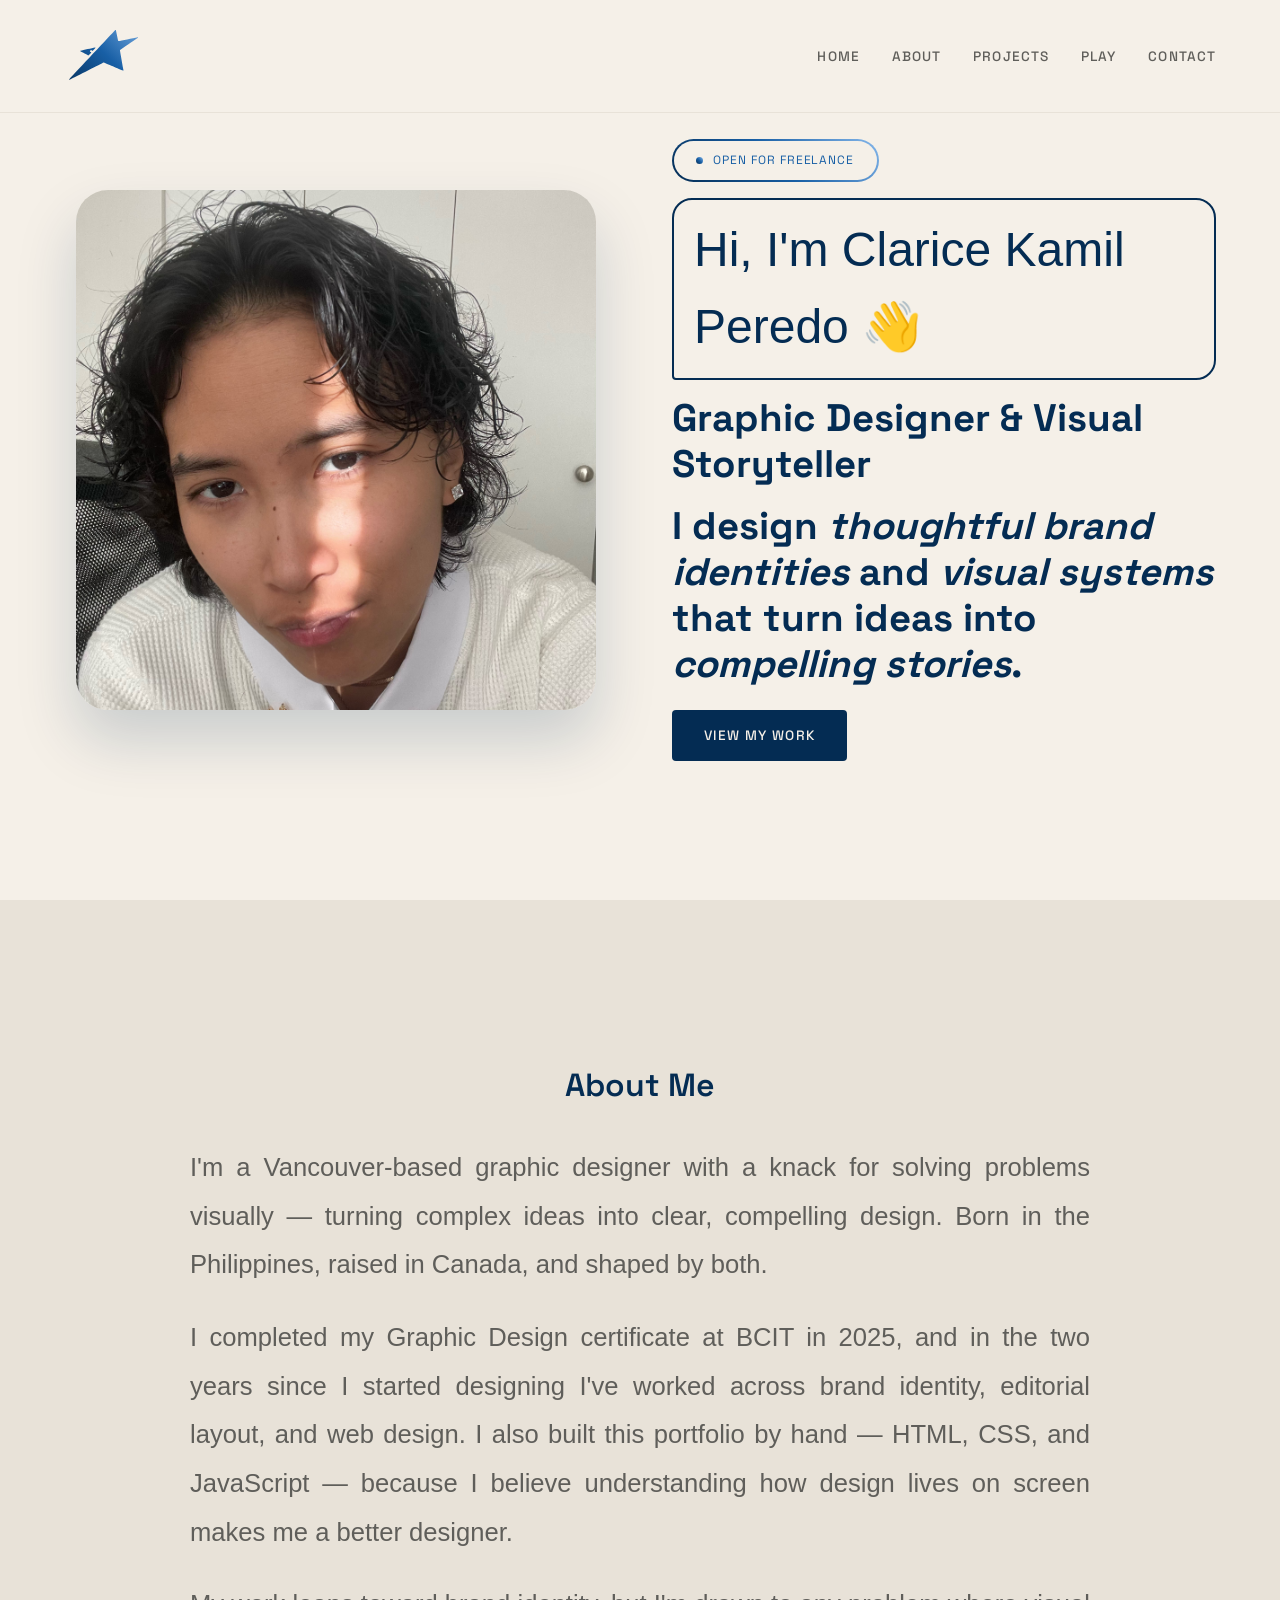
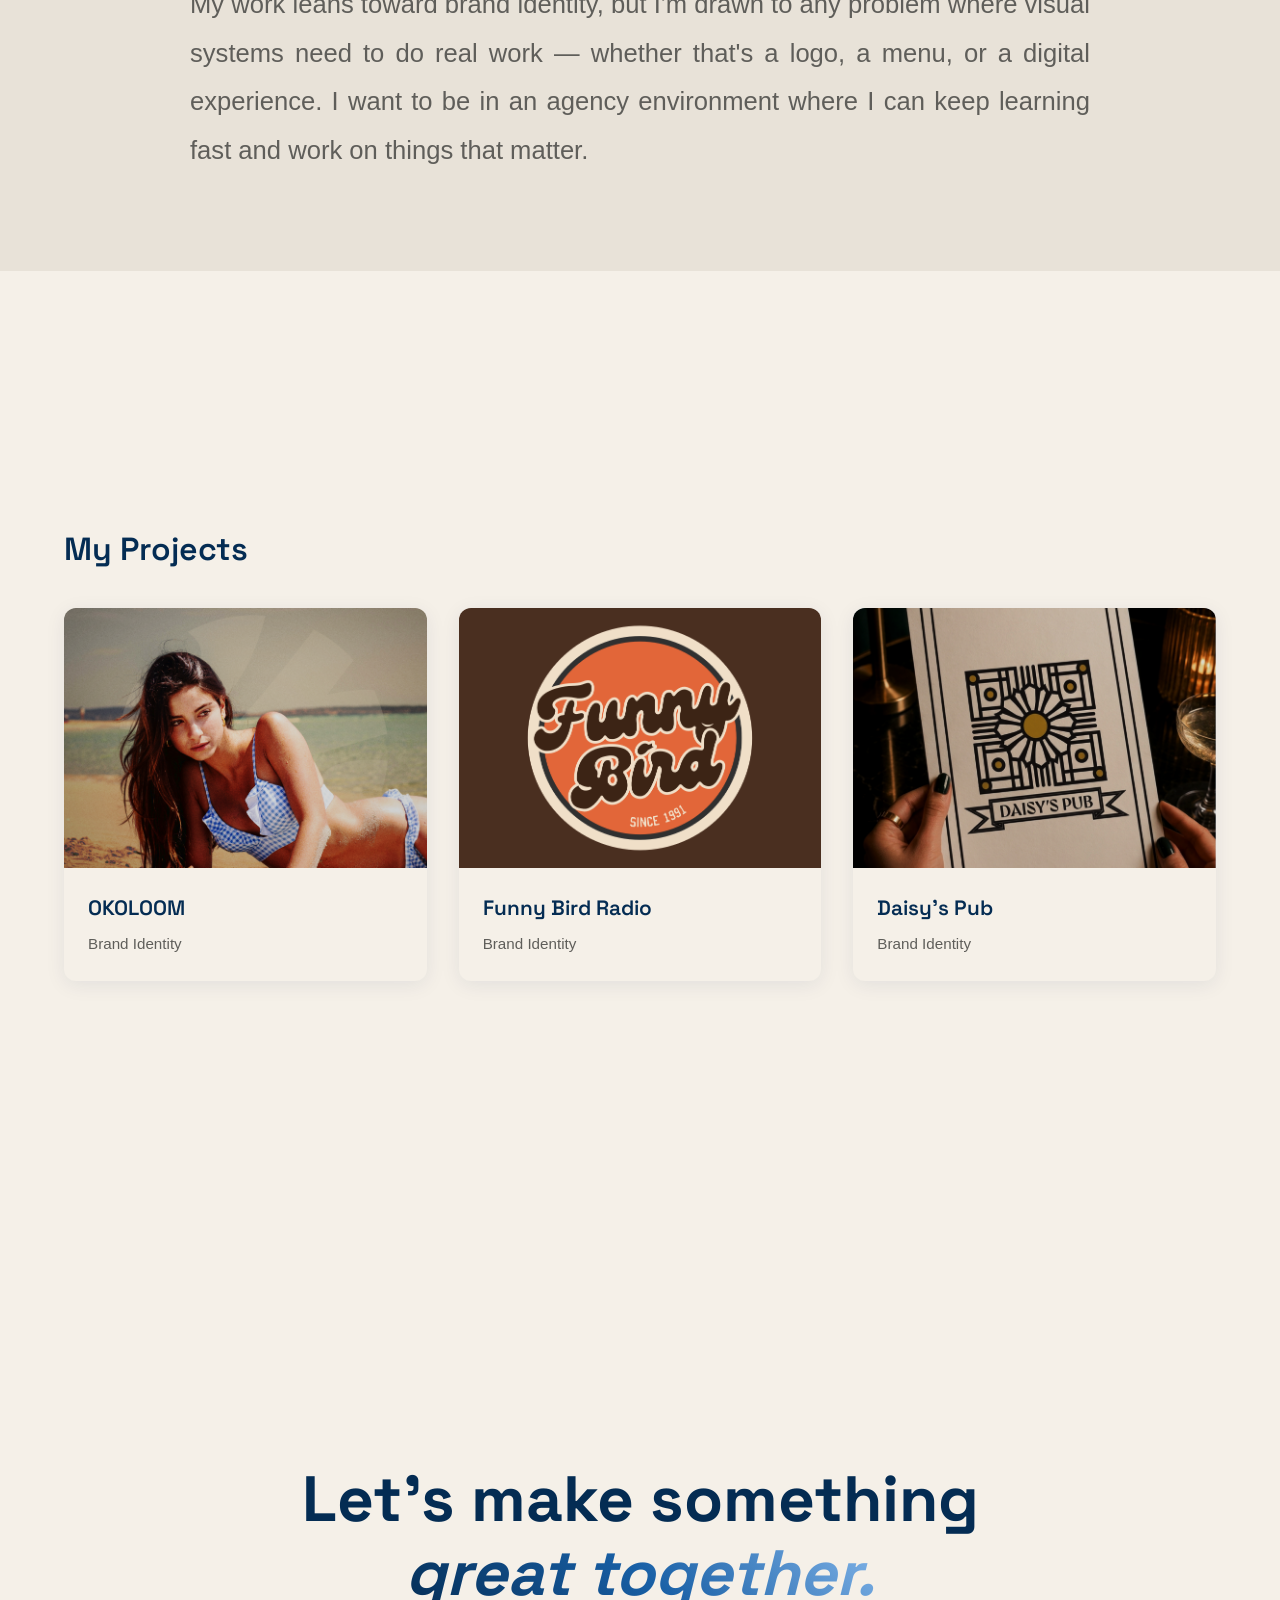
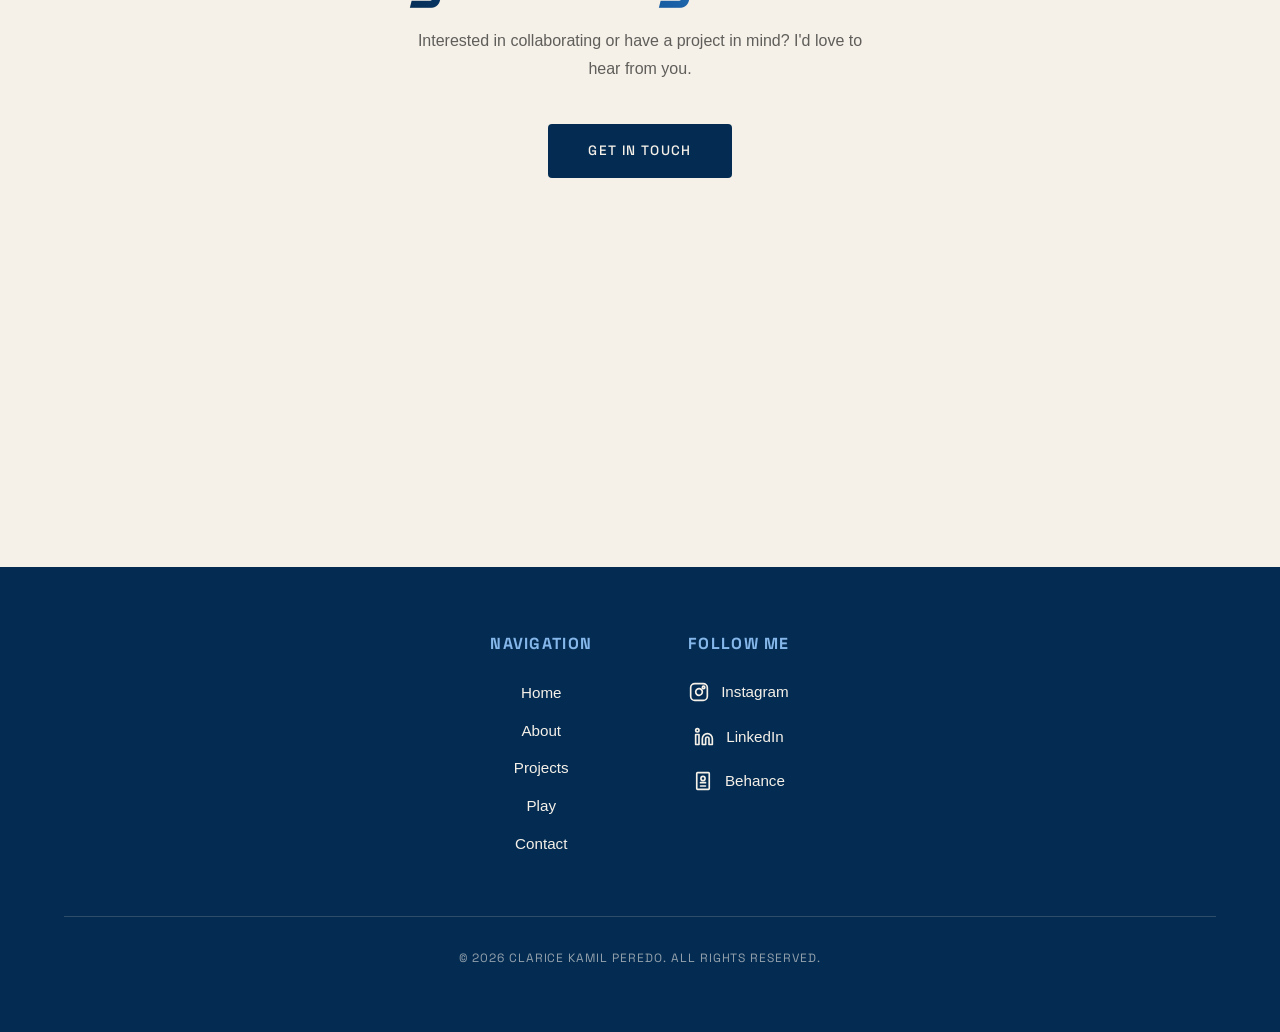
==== index.html @ a446e88a "update index.html with new favicon" ====
<!DOCTYPE html>
<html lang="en">

<head>
  <meta charset="UTF-8" />
  <meta name="viewport" content="width=device-width, initial-scale=1.0" />
  <title>Clarice Kamil Peredo — Graphic Designer</title>

  <link rel="stylesheet" href="styles/reset.css" />
  <link rel="stylesheet" href="styles/style.css" />
  <link href="https://fonts.googleapis.com/css2?family=Space+Grotesk:wght@400;500;700&display=swap" rel="stylesheet" />
  <link href="https://api.fontshare.com/v2/css?f[]=satoshi@400,500,700&display=swap" rel="stylesheet" />

  <!-- Favicon - Updated type for SVG -->
  <link rel="icon" type="image/svg+xml" href="./images/CK_LOGO.svg"> 
</head>

</head>
<body>

  <!-- =====================
       NAV
  ===================== -->
  <nav>
    <a href="#home" class="logo-link">
      <span class="logo"></span>
      
    </a>

    <button class="hamburger" id="hamburger" aria-label="Open menu">
      <span></span>
      <span></span>
      <span></span>
    </button>

    <ul class="nav-links" id="nav-links">
      <li><a href="#home"     onclick="closeMenu()">Home</a></li>
      <li><a href="#about"    onclick="closeMenu()">About</a></li>
      <li><a href="#projects" onclick="closeMenu()">Projects</a></li>
      <li><a href="play.html" onclick="closeMenu()">Play</a></li>
      <li><a href="#contact"  onclick="closeMenu()">Contact</a></li>
    </ul>
  </nav>


  <!-- =====================
       HERO
  ===================== -->
  <section id="home" class="hero">

    <div class="hero-image">
      <img
        src="images/cks_face.jpg"
        alt="Clarice Kamil Peredo portrait"
        class="hero-face"
      />
    </div>

    <div class="hero-copy">

      <div class="availability">
        <span class="availability-dot"></span>
        Open for freelance
      </div>

      <div class="speech-bubble bubble-1">
        Hi, I'm Clarice Kamil Peredo 👋
      </div>

      <div class="h1-wrapper">
        <h1>Graphic Designer &amp; Visual Storyteller</h1>
      </div>

      <div class="h1-wrapper h1-wrapper-delay">
        <h1>I design <em>thoughtful brand identities</em> and <em>visual systems</em> that turn ideas into <em>compelling stories</em>.</h1>
      </div>

      <a href="#projects" class="btn">View My Work</a>

    </div>

  </section>


  <!-- =====================
       ABOUT
  ===================== -->
  <section id="about" class="about-section">

    <div class="about-section-label">About Me</div>

    <div class="about-copy">
      <h2>I'm a Vancouver-based graphic designer with a knack for solving problems visually — turning complex ideas into clear, compelling design. Born in the Philippines, raised in Canada, and shaped by both.</h2>
      <h2>I completed my Graphic Design certificate at BCIT in 2025, and in the two years since I started designing I've worked across brand identity, editorial layout, and web design. I also built this portfolio by hand — HTML, CSS, and JavaScript — because I believe understanding how design lives on screen makes me a better designer.</h2>
      <h2>My work leans toward brand identity, but I'm drawn to any problem where visual systems need to do real work — whether that's a logo, a menu, or a digital experience. I want to be in an agency environment where I can keep learning fast and work on things that matter.</h2>
   </div>

  </section>


  <!-- =====================
       PROJECTS
  ===================== -->
  <section id="projects" class="projects-section">

    <div class="section-label">My Projects</div>

    <div class="projects-grid">

      <a href="okoloom.html" class="project-card-link">
        <div class="project-card">
          <img src="images/projects/okoloom/OKOLOOM_COVER.png" alt="OKOLOOM brand identity cover" />
          <h3>OKOLOOM</h3>
          <p>Brand Identity</p>
        </div>
      </a>

      <a href="funny_bird.html" class="project-card-link">
        <div class="project-card">
          <img src="images/projects/funny_bird/fb_cover_02.png" alt="Funny Bird Radio brand identity cover" />
          <h3>Funny Bird Radio</h3>
          <p>Brand Identity</p>
        </div>
      </a>

      <a href="daisys_pub.html" class="project-card-link">
        <div class="project-card">
          <img src="images/projects/daisys_pub/DAISYS_PUB_MENU_MOCKUP_01.png" alt="Daisy's Pub brand identity cover" />
          <h3>Daisy's Pub</h3>
          <p>Brand Identity</p>
        </div>
      </a>

    </div>

  </section>


  <!-- =====================
       CONTACT
  ===================== -->
  <section id="contact" class="contact-section">

    <h2 class="contact-big">Let's make something<br /><em>great together.</em></h2>
    <p class="contact-desc">Interested in collaborating or have a project in mind? I'd love to hear from you.</p>
    <a href="mailto:ckurated27@gmail.com" class="contact-email">Get In Touch</a>

  </section>


  <!-- =====================
       FOOTER
  ===================== -->
  <footer class="footer">
    <div class="footer-content">
      
      <div class="footer-section">
        <h4>Navigation</h4>
        <ul class="footer-nav">
          <li><a href="#home">Home</a></li>
          <li><a href="#about">About</a></li>
          <li><a href="#projects">Projects</a></li>
          <li><a href="play.html">Play</a></li>
          <li><a href="#contact">Contact</a></li>
        </ul>
      </div>

      <div class="footer-section">
        <h4>Follow Me</h4>
        <div class="social-links">
          <a href="https://www.instagram.com/ckdesignstuff/" target="_blank" rel="noopener noreferrer" aria-label="Instagram">
            <svg xmlns="http://www.w3.org/2000/svg" width="24" height="24" viewBox="0 0 24 24" fill="none" stroke="currentColor" stroke-width="2" stroke-linecap="round" stroke-linejoin="round"><rect x="2" y="2" width="20" height="20" rx="5" ry="5"></rect><path d="M16 11.37A4 4 0 1 1 12.63 8 4 4 0 0 1 16 11.37"></path><circle cx="17.5" cy="6.5" r="1.5"></circle></svg>
            Instagram
          </a>
          <a href="https://www.linkedin.com/in/clarice-kamil-peredo-217a45233/" target="_blank" rel="noopener noreferrer" aria-label="LinkedIn">
            <svg xmlns="http://www.w3.org/2000/svg" width="24" height="24" viewBox="0 0 24 24" fill="none" stroke="currentColor" stroke-width="2" stroke-linecap="round" stroke-linejoin="round"><path d="M16 8a6 6 0 0 1 6 6v7h-4v-7a2 2 0 0 0-2-2 2 2 0 0 0-2 2v7h-4v-7a6 6 0 0 1 6-6"></path><rect x="2" y="9" width="4" height="12"></rect><circle cx="4" cy="4" r="2"></circle></svg>
            LinkedIn
          </a>
          <a href="https://www.behance.net/claricekamil" target="_blank" rel="noopener noreferrer" aria-label="Behance">
            <svg xmlns="http://www.w3.org/2000/svg" width="24" height="24" viewBox="0 0 24 24" fill="none" stroke="currentColor" stroke-width="2" stroke-linecap="round" stroke-linejoin="round"><path d="M5.5 2h13a1 1 0 0 1 1 1v18a1 1 0 0 1-1 1h-13a1 1 0 0 1-1-1V3a1 1 0 0 1 1-1"></path><circle cx="12" cy="9" r="2.5"></circle><path d="M9 14h6m-6 4h6"></path></svg>
            Behance
          </a>
        </div>
      </div>

    </div>

    <div class="footer-bottom">
      <p>&copy; 2026 Clarice Kamil Peredo. All rights reserved.</p>
    </div>
  </footer>


  <!-- =====================
       SCRIPTS
  ===================== -->
  <script>
    const hamburger = document.getElementById('hamburger');
    const navLinks  = document.getElementById('nav-links');

    hamburger.addEventListener('click', () => {
      navLinks.classList.toggle('open');
      hamburger.classList.toggle('active');
    });

    function closeMenu() {
      navLinks.classList.remove('open');
      hamburger.classList.remove('active');
    }
  </script>
  <script src="script.js?v=animations"></script>

</body>
</html>
---- styles/style.css ----
/* ============================================
   CLARICE KAMIL PEREDO — Portfolio Stylesheet
   Fonts: Space Grotesk (headings) + Satoshi (body)
   ============================================ */


/* ══════════════════════════════
   VARIABLES
══════════════════════════════ */

:root {
  --deep-navy:     #042C53;
  --ocean-blue:    #185FA5;
  --sky-blue:      #85B7EB;
  --classic-cream: #F5F0E8;
  --cream-border:  #D3D1C7;
  --soft-blue:     #E6F1FB;
  --warm-gray:     #5F5E5A;
  --ease-soft:     cubic-bezier(0.22, 1, 0.36, 1);
  --ease-snap:     cubic-bezier(0.16, 1, 0.3, 1);

  --orange:      var(--ocean-blue);
  --coral:       var(--sky-blue);
  --blush:       #B5D4F4;
  --light-blush: var(--soft-blue);
  --black:       var(--deep-navy);
  --gray:        var(--warm-gray);
  --gray-light:  #E8E2D8;
  --white:       var(--classic-cream);
  --offwhite:    var(--soft-blue);
  --beige:       var(--classic-cream);
}


/* ══════════════════════════════
   RESET & BASE
══════════════════════════════ */

*,
*::before,
*::after {
  margin: 0;
  padding: 0;
  box-sizing: border-box;
}

html { scroll-behavior: smooth; }

body {
  font-family: 'Satoshi', sans-serif;
  background: var(--white);
  color: var(--black);
  line-height: 1.6;
}

img  { display: block; max-width: 100%; }
a    { text-decoration: none; color: inherit; }
ul   { list-style: none; }


/* ══════════════════════════════
   ANIMATIONS
══════════════════════════════ */

@keyframes popIn {
  0%   { opacity: 0; transform: translateY(24px) scale(0.96); }
  100% { opacity: 1; transform: translateY(0) scale(1); }
}

@keyframes fadeInUp {
  0%   { opacity: 0; transform: translateY(24px); }
  100% { opacity: 1; transform: translateY(0); }
}

@keyframes pulse {
  0%, 100% { opacity: 1; transform: scale(1); }
  50%       { opacity: 0.5; transform: scale(0.7); }
}

@keyframes navDrop {
  0%   { opacity: 0; transform: translateY(-18px); }
  100% { opacity: 1; transform: translateY(0); }
}

@keyframes softImageIn {
  0%   { opacity: 0; transform: translateY(34px) scale(0.94); filter: blur(8px); }
  100% { opacity: 1; transform: translateY(0) scale(1); filter: blur(0); }
}

@keyframes gentleFloat {
  0%, 100% { transform: translateY(0) rotate(0deg); }
  50%       { transform: translateY(-12px) rotate(-1deg); }
}

@keyframes starDrift {
  0%, 100% { transform: translateY(0) rotate(-2deg); }
  50%       { transform: translateY(-6px) rotate(4deg); }
}

.reveal {
  opacity: 0;
  transform: translateY(36px);
  transition:
    opacity 0.85s var(--ease-soft),
    transform 0.85s var(--ease-soft);
  transition-delay: var(--reveal-delay, 0ms);
}

.reveal.is-visible {
  opacity: 1;
  transform: translateY(0);
}


/* ══════════════════════════════
   NAV
══════════════════════════════ */

nav {
  position: fixed;
  top: 0;
  width: 100%;
  padding: 1rem 4rem;
  background: var(--white);
  display: flex;
  align-items: center;
  justify-content: space-between;
  z-index: 200;
  border-bottom: 1px solid var(--gray-light);
  animation: navDrop 0.8s var(--ease-soft) both;
}

.logo-link {
  display: flex;
  align-items: center;
  gap: 0.75rem;
  flex-shrink: 0;
  animation: starDrift 6s ease-in-out 0.9s infinite;
}

.logo {
  width: 80px;
  height: 80px;
  display: block;
  position: relative;
  background-image: none;
  background-size: contain;
  background-position: center;
  background-repeat: no-repeat;
  text-indent: -9999px;
  overflow: hidden;
  transition: transform 0.35s var(--ease-snap);
  flex-shrink: 0;
}

.logo::before {
  content: '';
  position: absolute;
  inset: 0;
  background: linear-gradient(45deg, var(--deep-navy) 0%, var(--ocean-blue) 52%, var(--sky-blue) 100%);
  -webkit-mask-image: url('../images/CK_LOGO.svg');
  -webkit-mask-size: contain;
  -webkit-mask-position: center;
  -webkit-mask-repeat: no-repeat;
  mask-image: url('../images/CK_LOGO.svg');
  mask-size: contain;
  mask-position: center;
  mask-repeat: no-repeat;
  opacity: 1;
  transition: opacity 0.25s ease;
}

.logo:hover { transform: scale(1.1); }
.logo:hover::before { opacity: 1; }

.logo-name {
  font-family: 'Space Grotesk', sans-serif;
  font-weight: 700;
  font-size: 0.95rem;
  letter-spacing: 0.04em;
  color: var(--black);
  white-space: nowrap;
}

.logo-name sup {
  font-size: 0.6em;
  vertical-align: super;
  color: var(--ocean-blue);
}

/* Desktop nav links */
.nav-links {
  display: flex;
  gap: 2rem;
  align-items: center;
}

.nav-links a {
  font-family: 'Space Grotesk', sans-serif;
  font-weight: 500;
  font-size: 0.85rem;
  text-transform: uppercase;
  letter-spacing: 0.08em;
  color: var(--gray);
  transition: color 0.2s ease;
}

.nav-links a:hover { color: var(--orange); }

/* Hamburger — hidden on desktop */
.hamburger {
  display: none;
  flex-direction: column;
  gap: 5px;
  background: none;
  border: none;
  cursor: pointer;
  padding: 4px;
  z-index: 300;
}

.hamburger span {
  display: block;
  width: 26px;
  height: 2px;
  background: var(--black);
  border-radius: 2px;
  transition: transform 0.3s ease, opacity 0.3s ease;
}

.hamburger.active span:nth-child(1) { transform: translateY(7px) rotate(45deg); }
.hamburger.active span:nth-child(2) { opacity: 0; }
.hamburger.active span:nth-child(3) { transform: translateY(-7px) rotate(-45deg); }


/* ══════════════════════════════
   HERO — HOME
══════════════════════════════ */

.hero {
  min-height: 100vh;
  padding: 8rem 4rem;
  display: grid;
  grid-template-columns: 1fr 1fr;
  gap: 4rem;
  align-items: center;
  overflow: hidden;
}

.hero-image {
  display: flex;
  align-items: center;
  justify-content: center;
}

.hero-face {
  width: min(100%, 520px);
  aspect-ratio: 1 / 1;
  border-radius: 32px;
  object-fit: cover;
  object-position: center 50%;
  box-shadow: 0 30px 60px rgba(4, 44, 83, 0.18);
  opacity: 0;
  animation:
    softImageIn 1s var(--ease-soft) 0.2s forwards,
    gentleFloat 7s ease-in-out 1.35s infinite;
}

.hero-copy {
  max-width: 680px;
  display: flex;
  flex-direction: column;
  align-items: flex-start;
  gap: 1rem;
}


/* ══════════════════════════════
   HERO TEXT ANIMATIONS
══════════════════════════════ */

.speech-bubble {
  display: inline-block;
  background: var(--white);
  color: var(--black);
  font-family: 'Satoshi', sans-serif;
  padding: 0.75rem 1.25rem;
  position: relative;
  opacity: 0;
  transform-origin: left center;
}

.bubble-1 {
  font-size: clamp(2rem, 4vw, 3rem);
  font-weight: 500;
  border-radius: 20px 20px 20px 4px;
  border: 2px solid var(--black);
  animation: popIn 0.8s var(--ease-soft) 0.45s forwards;
}

.h1-wrapper {
  opacity: 0;
  transform-origin: left center;
  animation: popIn 0.85s var(--ease-soft) 0.85s forwards;
}

.h1-wrapper-delay {
  animation-delay: 1.3s;
}

.hero-copy h1 {
  font-family: 'Space Grotesk', sans-serif;
  font-weight: 700;
  font-size: clamp(1.5rem, 3vw, 2.5rem);
  line-height: 1.2;
  color: var(--black);
  margin: 0;
}

.hero-desc {
  font-family: 'Satoshi', sans-serif;
  font-size: clamp(1.3rem, 2vw, 1.8rem);
  line-height: 1.8;
  color: var(--gray);
  margin: 0;
  opacity: 0;
  animation: fadeInUp 0.5s ease 1.3s forwards;
}


/* ══════════════════════════════
   "VIEW MY WORK" BUTTON
══════════════════════════════ */

.btn {
  display: inline-block;
  background: var(--black);
  color: var(--white);
  font-family: 'Space Grotesk', sans-serif;
  font-size: 0.85rem;
  font-weight: 500;
  text-transform: uppercase;
  letter-spacing: 0.1em;
  padding: 0.9rem 2rem;
  border-radius: 4px;
  margin-top: 0.4rem;
  transition:
    background 0.25s ease,
    transform 0.3s var(--ease-snap),
    box-shadow 0.3s ease;
  opacity: 0;
  animation: fadeInUp 0.8s var(--ease-soft) 1.6s forwards;
}

.btn:hover {
  background: var(--orange);
  box-shadow: 0 12px 28px rgba(4, 44, 83, 0.18);
  transform: translateY(-3px);
}


/* ══════════════════════════════
   AVAILABILITY BADGE
══════════════════════════════ */

.availability {
  display: inline-flex;
  align-items: center;
  gap: 0.6rem;
  padding: 0.6rem 1.4rem;
  border-radius: 999px;
  font-family: 'Space Grotesk', sans-serif;
  font-size: 0.75rem;
  text-transform: uppercase;
  letter-spacing: 0.08em;
  color: var(--orange);
  background:
    linear-gradient(var(--white), var(--white)) padding-box,
    linear-gradient(45deg, var(--deep-navy), var(--ocean-blue), var(--sky-blue)) border-box;
  border: 2px solid transparent;
  opacity: 0;
  animation: fadeInUp 0.75s var(--ease-soft) 0.25s forwards;
}

.availability-dot {
  width: 7px;
  height: 7px;
  background: linear-gradient(45deg, var(--deep-navy), var(--ocean-blue), var(--sky-blue));
  border-radius: 50%;
  animation: pulse 2s infinite;
  flex-shrink: 0;
}


/* ══════════════════════════════
   ABOUT SECTION
══════════════════════════════ */

.about-section {
  background: var(--gray-light);
  padding: 10rem 4rem 6rem;
  min-height: 100vh;
  display: flex;
  flex-direction: column;
  justify-content: center;
  overflow: hidden;
}

.about-section-label {
  font-family: 'Space Grotesk', sans-serif;
  font-size: clamp(1.5rem, 2.5vw, 2.5rem);
  font-weight: 600;
  color: var(--black);
  margin-bottom: 2rem;
  max-width: 900px;
  margin-left: auto;
  margin-right: auto;
}

.about-copy {
  max-width: 900px;
  margin: 0 auto;
  display: grid;
  gap: 1.5rem;
  color: var(--gray);
  font-family: 'Satoshi', sans-serif;
  font-size: clamp(1.3rem, 2vw, 1.8rem);
  line-height: 1.9;
  text-align: justify;
  text-align-last: left;
}

.about-copy strong {
  font-weight: 700;
  color: var(--black);
}


/* ══════════════════════════════
   SECTION LABEL (shared)
══════════════════════════════ */

.section-label {
  font-family: 'Space Grotesk', sans-serif;
  font-size: clamp(1.5rem, 2.5vw, 2.5rem);
  font-weight: 600;
  color: var(--black);
  margin-bottom: 2rem;
}

.section-desc {
  font-family: 'Satoshi', sans-serif;
  font-size: 1rem;
  color: var(--gray);
  margin-bottom: 3rem;
  line-height: 1.7;
}


/* ══════════════════════════════
   PROJECTS SECTION
══════════════════════════════ */

.projects-section {
  background: var(--white);
  padding: 10rem 4rem 6rem;
  min-height: 100vh;
  display: flex;
  flex-direction: column;
  justify-content: center;
  overflow: hidden;
}

.projects-section .section-label {
  width: 100%;
  max-width: 1400px;
  margin-left: auto;
  margin-right: auto;
}

.projects-grid {
  display: grid;
  grid-template-columns: repeat(auto-fit, minmax(320px, 1fr));
  gap: 2rem;
  max-width: 1400px;
  margin: 0 auto;
  width: 100%;
}

.project-card-link {
  display: block;
  color: inherit;
  text-decoration: none;
}

.project-card {
  background: var(--white);
  border-radius: 12px;
  overflow: hidden;
  box-shadow: 0 4px 20px rgba(4, 44, 83, 0.08);
  transition:
    transform 0.55s var(--ease-snap),
    box-shadow 0.35s ease;
}

.project-card img {
  width: 100%;
  height: 260px;
  object-fit: cover;
  background: var(--offwhite);
  transition: transform 0.4s ease;
}

.project-card h3 {
  font-family: 'Space Grotesk', sans-serif;
  font-weight: 600;
  font-size: 1.3rem;
  margin: 1.5rem 1.5rem 0.4rem;
  color: var(--black);
}

.project-card h4 {
  font-family: 'Satoshi', sans-serif;
  font-size: 0.85rem;
  font-weight: 400;
  color: var(--orange);
  text-transform: uppercase;
  letter-spacing: 0.08em;
  margin: 0 1.5rem 1.5rem;
}

.project-card p {
  font-family: 'Satoshi', sans-serif;
  font-size: 0.95rem;
  line-height: 1.7;
  margin: 0 1.5rem 1.5rem;
  color: var(--gray);
}

.project-card:hover {
  transform: translateY(-10px);
  box-shadow: 0 18px 48px rgba(4, 44, 83, 0.13);
}

.project-card:hover img {
  transform: scale(1.08);
}


/* ══════════════════════════════
   PLAY GALLERY HEADING
══════════════════════════════ */

.play-page {
  padding: 9rem 4rem 4rem;
  max-width: 1200px;
  margin: 0 auto;
}

.play-intro {
  max-width: 1000px;
  margin: 0 auto 4rem;
  padding: 0 20px;
}

.play-kicker {
  font-family: 'Space Grotesk', sans-serif;
  font-size: 0.85rem;
  font-weight: 500;
  text-transform: uppercase;
  letter-spacing: 0.1em;
  color: var(--orange);
  margin-bottom: 0.75rem;
}

.play-intro h1 {
  font-family: 'Space Grotesk', sans-serif;
  font-weight: 700;
  font-size: clamp(1.8rem, 3vw, 3rem);
  line-height: 1.2;
  margin-bottom: 1rem;
  color: var(--black);
}

.play-intro p {
  font-family: 'Satoshi', sans-serif;
  font-size: 1rem;
  color: var(--gray);
  line-height: 1.7;
}


/* ══════════════════════════════
   PLAY GALLERY
══════════════════════════════ */

.play-gallery {
  max-width: 1000px;
  margin: 0 auto;
  display: grid;
  grid-template-columns: 1fr 1fr;
  gap: 1rem;
  padding: 20px;
}

.play-piece {
  position: relative;
  overflow: hidden;
  border-radius: 12px;
  background: #000;
  cursor: pointer;
  width: 100%;
  height: 300px;
}

.play-piece--tall  { height: auto; }

.play-piece--wide,
.play-piece--large {
  grid-column: span 2;
  height: auto;
}

.play-piece img {
  width: 100%;
  height: 100%;
  object-fit: cover;
  transition: transform 0.8s var(--ease-soft), filter 0.6s ease;
}

.play-piece::after {
  content: '';
  position: absolute;
  inset: 0;
  background: rgba(0, 0, 0, 0.4);
  opacity: 0;
  transition: opacity 0.4s ease;
  z-index: 2;
}

.play-piece-meta {
  display: flex !important;
  flex-direction: column;
  justify-content: flex-end;
  position: absolute;
  inset: 0;
  padding: 30px;
  z-index: 10;
  opacity: 0;
  transform: translateY(15px);
  transition: opacity 0.5s ease, transform 0.5s var(--ease-soft);
  pointer-events: none;
}

.play-piece-meta h2 {
  font-family: 'Space Grotesk', sans-serif;
  font-size: 1.5rem;
  font-weight: 700;
  color: #fff;
  margin-bottom: 5px;
}

.play-piece-meta p {
  font-family: 'Satoshi', sans-serif;
  font-size: 0.9rem;
  color: rgba(255, 255, 255, 0.9);
}

.play-piece:hover img          { transform: scale(1.1); filter: blur(8px); }
.play-piece:hover::after       { opacity: 1; }
.play-piece:hover .play-piece-meta { opacity: 1; transform: translateY(0); }


/* ══════════════════════════════
   OKOLOOM PAGE
══════════════════════════════ */

.hero.project-hero {
  min-height: 100vh;
  display: flex;
  align-items: flex-end;
  justify-content: flex-start;
  padding: 8rem 4rem 4rem;
  background-image:
    linear-gradient(180deg, rgba(22,17,14,0.15) 0%, rgba(22,17,14,0.75) 100%),
    url('../images/projects/okoloom/OKOLOOM_COVER.png');
  background-size: cover;
  background-position: center;
  background-repeat: no-repeat;
}

.hero.project-hero .hero-copy h1,
.hero.project-hero .hero-copy h2,
.hero.project-hero .hero-copy h3 { color: var(--white); }

.project-intro {
  padding: 6rem 4rem;
  background: var(--white);
}

.project-intro .hero-copy {
  max-width: 680px;
  margin: 0 auto;
  display: block;
}

.project-intro .hero-copy h1 {
  font-family: 'Space Grotesk', sans-serif;
  font-weight: 700;
  font-size: clamp(2.5rem, 4vw, 4rem);
  margin-bottom: 0.5rem;
  color: var(--black);
  opacity: 1;
  animation: none;
}

.project-intro .hero-copy h2 {
  font-family: 'Space Grotesk', sans-serif;
  font-weight: 400;
  font-size: 1rem;
  text-transform: uppercase;
  letter-spacing: 0.12em;
  color: var(--orange);
  margin-bottom: 1.5rem;
}

.project-intro .hero-copy h3 {
  font-family: 'Satoshi', sans-serif;
  font-size: 1.15rem;
  line-height: 1.8;
  color: var(--gray);
}

.project-credit {
  font-family: 'Satoshi', sans-serif;
  font-size: 0.9rem;
  color: var(--gray);
  margin-top: 2rem;
  letter-spacing: 0.02em;
}

.project-divider {
  width: 100%;
  max-width: 680px;
  margin: 3rem auto 0;
  display: block;
}


/* ══════════════════════════════
   OKOLOOM — PROJECT SECTIONS
══════════════════════════════ */

.project-section {
  padding: 6rem 4rem;
  background: var(--white);
}

.project-section--alt {
  background: var(--gray-light);
}

.project-section-header {
  max-width: 900px;
  margin: 0 auto 3rem;
}

.project-section-title {
  font-family: 'Space Grotesk', sans-serif;
  font-weight: 700;
  font-size: clamp(1.3rem, 2vw, 1.8rem);
  color: var(--black);
  margin-bottom: 0.75rem;
}

.project-section-caption {
  font-family: 'Satoshi', sans-serif;
  font-size: 1rem;
  color: var(--gray);
  line-height: 1.8;
  max-width: 900px;
}

.project-grid--3 {
  display: grid;
  grid-template-columns: repeat(3, 1fr);
  gap: 1.5rem;
  max-width: 1200px;
  margin: 0 auto;
}

.project-grid--2 {
  display: grid;
  grid-template-columns: repeat(2, 1fr);
  gap: 1.5rem;
  max-width: 1200px;
  margin: 0 auto;
}

.project-grid--stacked {
  display: grid;
  grid-template-columns: 1fr;
  gap: 1.5rem;
  max-width: 900px;
  margin: 0 auto;
}

.project-grid--3 img,
.project-grid--2 img,
.project-grid--stacked img {
  width: 100%;
  border-radius: 8px;
  display: block;
}

.project-section .slideshow {
  max-width: 900px;
  margin: 0 auto;
}


/* ══════════════════════════════
   SLIDESHOW
══════════════════════════════ */

.slideshow {
  position: relative;
  width: 100%;
  max-width: 1400px;
  margin: 3rem auto;
}

.slides {
  display: flex;
  overflow: hidden;
  border-radius: 12px;
}

.slide {
  min-width: 100%;
  height: 800px;
  object-fit: contain;
  background: var(--white);
  transition: transform 0.4s ease;
}

.slide-btn {
  position: absolute;
  top: 50%;
  transform: translateY(-50%);
  background: var(--white);
  border: 1px solid var(--gray-light);
  color: var(--black);
  font-size: 1.2rem;
  width: 44px;
  height: 44px;
  border-radius: 50%;
  cursor: pointer;
  z-index: 10;
  transition: background 0.2s, border-color 0.2s, color 0.2s;
}

.slide-btn:hover {
  background: linear-gradient(45deg, var(--deep-navy), var(--ocean-blue), var(--sky-blue));
  color: var(--white);
  border-color: transparent;
}

.slide-btn--prev { left: -22px; }
.slide-btn--next { right: -22px; }

.slide-dots {
  min-width: calc(5 * 10px + 4 * 8px);
  display: flex;
  justify-content: center;
  gap: 8px;
  margin-top: 1rem;
}

.dot {
  width: 8px;
  height: 8px;
  background: var(--deep-navy);
  border-radius: 50%;
  cursor: pointer;
  transition: background 0.2s;
}

.dot.active { background: var(--sky-blue); }


/* ══════════════════════════════
   FUNNY BIRD RADIO PAGE
══════════════════════════════ */

.fb-hero {
  min-height: 100vh;
  display: flex;
  align-items: flex-end;
  justify-content: flex-start;
  padding: 8rem 4rem 4rem;
  background-image: url('../images/projects/funny_bird/COLOURED_FUNNY_BIRD_LOGO_SVG.svg');
  background-size: 60%;
  background-position: center;
  background-repeat: no-repeat;
  background-color: #3C2415;
}

.fb-grid {
  display: grid;
  grid-template-columns: 1fr 1fr;
  gap: 1.5rem;
  max-width: 900px;
  margin: 0 auto;
}

.fb-grid {
  display: grid;
  grid-template-columns: 1fr 1fr;
  gap: 1.5rem;
  max-width: 1200px;
  margin: 0 auto;
  align-items: start;
}

.fb-grid img {
  width: 100%;
  height: auto;
  border-radius: 8px;
  display: block;
}

.fb-testimonial {
  max-width: 1100px;
  margin: 0 auto;
  display: grid;
  grid-template-columns: 300px 1fr;
  gap: 4rem;
  align-items: center;
}

.fb-testimonial-photo img {
  width: 300px;
  height: 300px;
  border-radius: 50%;
  object-fit: cover;
  object-position: center top;
  display: block;
}

.fb-quote {
  font-family: 'Satoshi', sans-serif;
  font-size: clamp(1.8rem, 3vw, 2.8rem);
  line-height: 1.8;
  color: var(--black);
  font-style: italic;
  margin-bottom: 1rem;
}

.fb-attribution {
  font-family: 'Space Grotesk', sans-serif;
  font-size: 0.85rem;
  font-weight: 500;
  text-transform: uppercase;
  letter-spacing: 0.1em;
  color: var(--orange);
}

/* ══════════════════════════════
   DAISY'S PUB PAGE
══════════════════════════════ */

.dp-hero {
  min-height: 100vh;
  display: flex;
  align-items: flex-end;
  justify-content: flex-start;
  padding: 8rem 4rem 4rem;
  background-image:
    linear-gradient(180deg, rgba(0,0,0,0.10) 0%, rgba(0,0,0,0.60) 100%),
    url('../images/projects/daisys_pub/DAISYS_PUB_MENU_MOCKUP_01.png');
  background-size: cover;
  background-position: center;
  background-repeat: no-repeat;
}

.dp-grid {
  display: grid;
  grid-template-columns: 1fr 1fr;
  gap: 1.5rem;
  max-width: 1200px;
  margin: 0 auto;
}

.dp-grid img {
  width: 100%;
  height: 700px;
  object-fit: cover;
  border-radius: 8px;
  display: block;
}
/* ══════════════════════════════
   CONTACT SECTION
══════════════════════════════ */

.contact-section {
  background: var(--beige);
  padding: 10rem 4rem;
  text-align: center;
  min-height: 100vh;
  display: flex;
  flex-direction: column;
  justify-content: center;
  align-items: center;
  overflow: hidden;
}

.contact-big {
  font-family: 'Space Grotesk', sans-serif;
  font-weight: 700;
  font-size: clamp(2.5rem, 5vw, 5rem);
  margin-bottom: 1rem;
  color: var(--black);
  line-height: 1.15;
}

.contact-big em {
  font-style: italic;
  background: linear-gradient(45deg, var(--deep-navy), var(--ocean-blue), var(--sky-blue));
  -webkit-background-clip: text;
  -webkit-text-fill-color: transparent;
  background-clip: text;
}

.contact-desc {
  font-family: 'Satoshi', sans-serif;
  font-size: 1rem;
  color: var(--gray);
  margin: 0 auto 2.5rem;
  max-width: 480px;
  line-height: 1.8;
}

.contact-email {
  display: inline-block;
  background: var(--black);
  color: var(--white);
  font-family: 'Space Grotesk', sans-serif;
  font-size: 0.85rem;
  font-weight: 500;
  text-transform: uppercase;
  letter-spacing: 0.1em;
  padding: 1rem 2.5rem;
  border-radius: 4px;
  transition: background 0.2s ease;
}

.contact-email:hover {
  background: linear-gradient(45deg, var(--deep-navy), var(--ocean-blue), var(--sky-blue));
}

/* ══════════════════════════════
   RESPONSIVE — TABLET (max 1024px)
══════════════════════════════ */

@media (max-width: 1024px) {

  nav { padding: 1rem 2rem; }

  .hamburger { display: flex; }

  .nav-links {
    display: none;
    flex-direction: column;
    position: fixed;
    top: 0;
    right: 0;
    width: 280px;
    height: 100vh;
    background: var(--white);
    padding: 6rem 2rem 2rem;
    gap: 0;
    box-shadow: -4px 0 24px rgba(0, 0, 0, 0.1);
    z-index: 199;
  }

  .nav-links.open { display: flex; }

  .nav-links li { border-bottom: 1px solid var(--gray-light); }

  .nav-links a {
    display: block;
    padding: 1.2rem 0;
    font-size: 1rem;
    color: var(--black);
  }

  .nav-links a:hover { color: var(--orange); }

  .hero {
    grid-template-columns: 1fr;
    padding: 9rem 1.5rem 3rem;
  }

  .hero-image { order: 2; }
  .hero-copy  { order: 1; }

  .about-section,
  .projects-section,
  .play-section,
  .contact-section {
    padding: 6rem 2rem 4rem;
  }

  .play-page { padding: 9rem 2rem 4rem; }

  .play-gallery {
    grid-template-columns: repeat(6, 1fr);
    gap: 1.5rem;
  }

  .play-piece,
  .play-piece--large,
  .play-piece--wide { grid-column: span 3; }

  .play-piece--tall { min-height: 520px; }

  .slideshow {
    max-width: 100%;
    padding: 0 1.5rem;
  }

  .slide { height: 650px; }
  .slide-btn--prev { left: 8px; }
  .slide-btn--next { right: 8px; }

  .project-section { padding: 4rem 2rem; }

  footer {
    flex-direction: column;
    gap: 1rem;
    text-align: center;
    padding: 2rem;
  }
}


/* ══════════════════════════════
   RESPONSIVE — MOBILE (max 600px)
══════════════════════════════ */

@media (max-width: 600px) {

  .nav-links { width: 100%; }

  .hero { padding: 9rem 1.5rem 3rem; }

  .slide { height: 420px; }

  .play-page { padding: 9rem 1.5rem 3rem; }

  .play-intro { margin-bottom: 2.5rem; }

  .play-gallery { display: block; }

  .play-piece,
  .play-piece--large,
  .play-piece--wide,
  .play-piece--tall {
    min-height: 360px;
    margin-bottom: 1.5rem;
    grid-column: span 1;
    height: 350px;
  }

  .project-grid--3,
  .project-grid--2,
  .fb-grid { grid-template-columns: 1fr; }

  .fb-grid img { height: auto; }

  .fb-testimonial {
    grid-template-columns: 1fr;
    text-align: center;
  }

  .fb-testimonial-photo img {
    width: 200px;
    height: 200px;
    margin: 0 auto;
  }
}


/* ══════════════════════════════
   REDUCED MOTION
══════════════════════════════ */

@media (prefers-reduced-motion: reduce) {
  *,
  *::before,
  *::after {
    animation-duration: 0.01ms !important;
    animation-iteration-count: 1 !important;
    scroll-behavior: auto !important;
    transition-duration: 0.01ms !important;
  }

  .reveal { opacity: 1; transform: none; }
}

h1 em { font-style: italic; }


/* ══════════════════════════════
   FOOTER
══════════════════════════════ */

.footer {
  background-color: var(--deep-navy);
  color: var(--classic-cream);
  padding: 4rem;
  margin-top: 6rem;
}

.footer-content {
  display: grid;
  grid-template-columns: repeat(3, 1fr);
  gap: 3rem;
  max-width: 1200px;
  margin: 0 auto;
  margin-bottom: 3rem;
}

.footer-section h4 {
  font-family: 'Space Grotesk', sans-serif;
  font-size: 1rem;
  font-weight: 700;
  margin-bottom: 1.5rem;
  color: var(--sky-blue);
  text-transform: uppercase;
  letter-spacing: 0.08em;
}

.footer-nav {
  list-style: none;
}

.footer-nav li {
  margin-bottom: 0.75rem;
}

.footer-nav a {
  color: var(--classic-cream);
  text-decoration: none;
  font-family: 'Satoshi', sans-serif;
  font-size: 0.95rem;
  transition: color 0.3s ease;
}

.footer-nav a:hover {
  color: var(--sky-blue);
}

.social-links {
  display: flex;
  flex-direction: column;
  gap: 1.25rem;
}

.social-links a {
  display: flex;
  align-items: center;
  gap: 0.75rem;
  color: var(--classic-cream);
  text-decoration: none;
  font-family: 'Satoshi', sans-serif;
  font-size: 0.95rem;
  transition: all 0.3s ease;
}

.social-links a:hover {
  color: var(--sky-blue);
}

.social-links svg {
  width: 20px;
  height: 20px;
  flex-shrink: 0;
}

.footer-bottom {
  border-top: 1px solid rgba(213, 210, 199, 0.2);
  padding-top: 2rem;
  text-align: center;
}

.footer-bottom p {
  font-family: 'Space Grotesk', sans-serif;
  font-size: 0.75rem;
  color: rgba(245, 240, 232, 0.6);
  text-transform: uppercase;
  letter-spacing: 0.08em;
  margin: 0;
}

@media (max-width: 768px) {
  .footer {
    padding: 3rem 1.5rem;
  }

  .footer-content {
    grid-template-columns: 1fr;
    gap: 2rem;
  }

  .social-links {
    flex-direction: row;
    flex-wrap: wrap;
  }

  .social-links a {
    font-size: 0.85rem;
  }
}

@media (max-width: 600px) {
  .footer {
    padding: 2rem 1rem;
    margin-top: 3rem;
  }

  .footer-section h4 {
    font-size: 0.9rem;
    margin-bottom: 1rem;
  }

  .social-links {
    flex-direction: column;
    gap: 1rem;
  }
}

.footer-content {
  display: flex;
  justify-content: center;
  align-items: flex-start;
  gap: 6rem;
  max-width: 100%;
  margin: 0 auto;
  margin-bottom: 3rem;
}

.footer-section {
  text-align: center;
}

.footer-nav {
  display: flex;
  flex-direction: column;
  align-items: center;
}

.social-links {
  display: flex;
  flex-direction: column;
  align-items: center;
}

.project-grid--2,
.project-grid--3 {
  align-items: start;
}
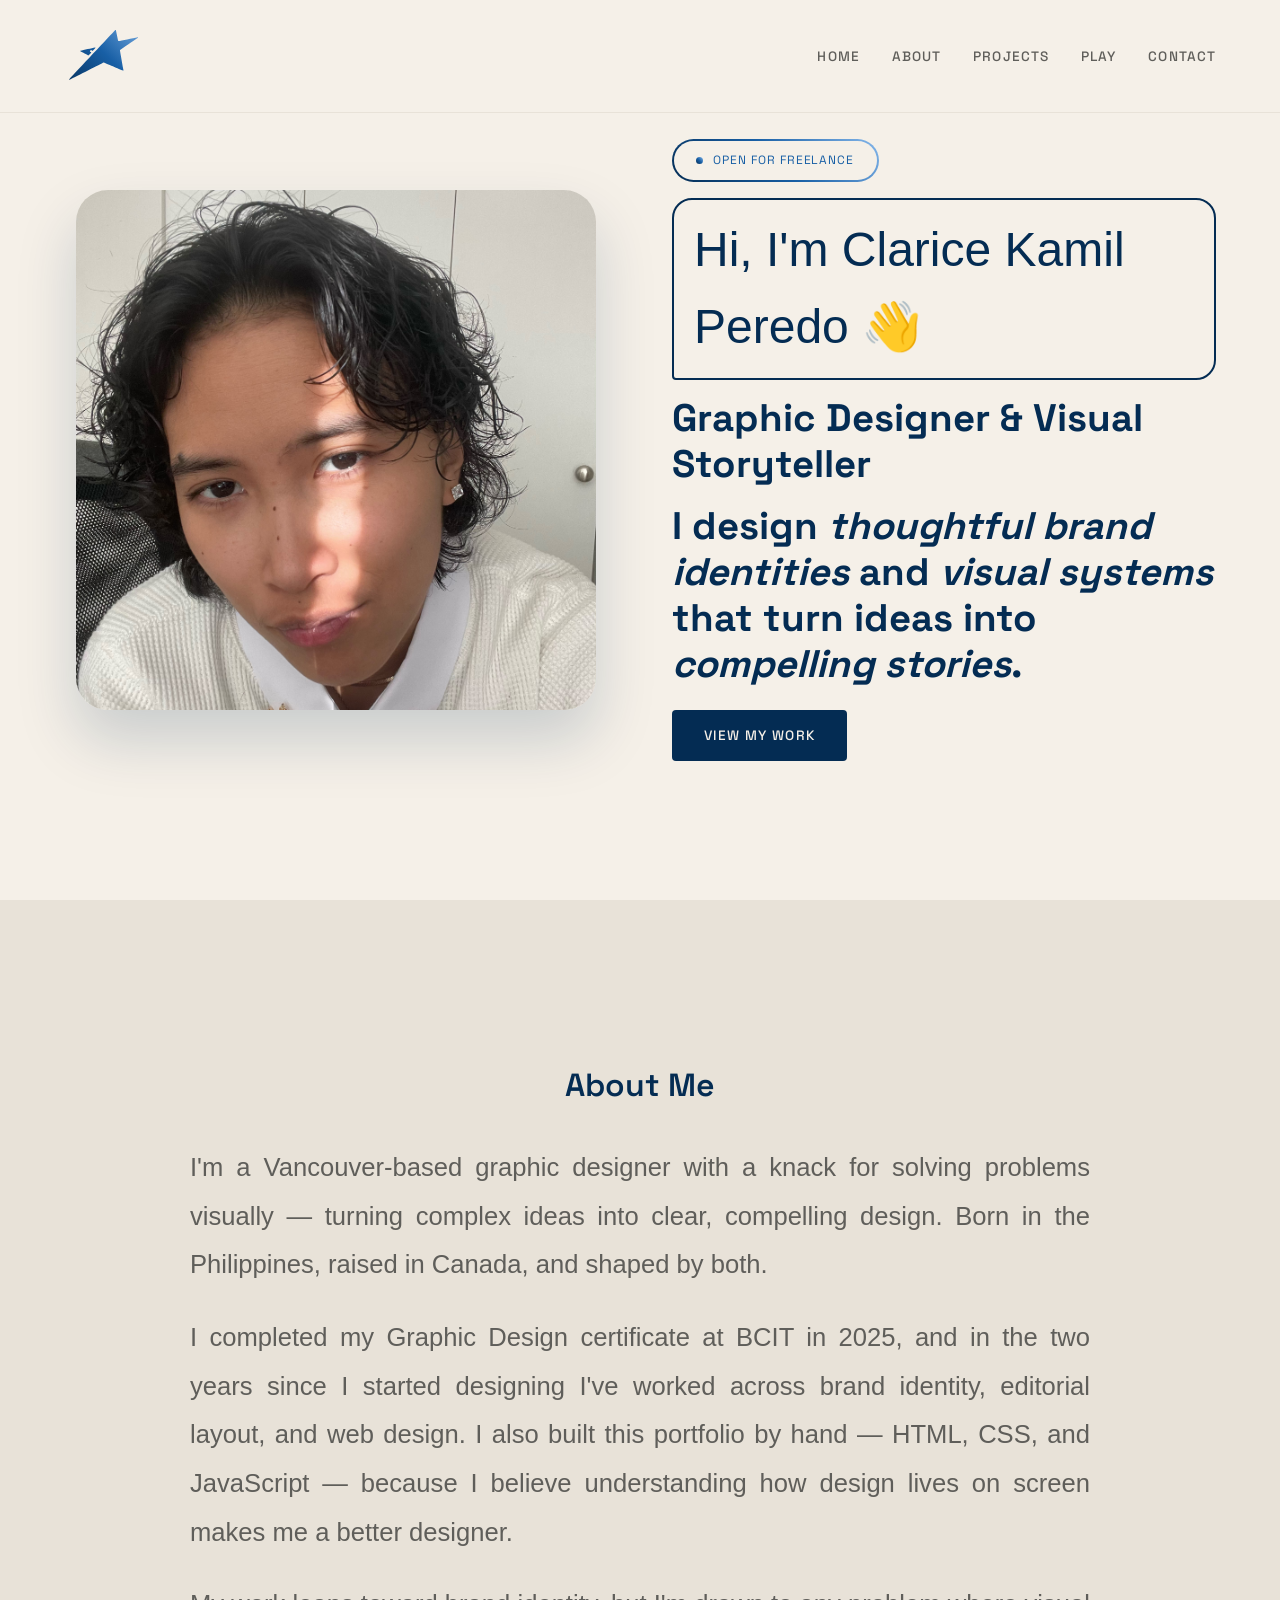
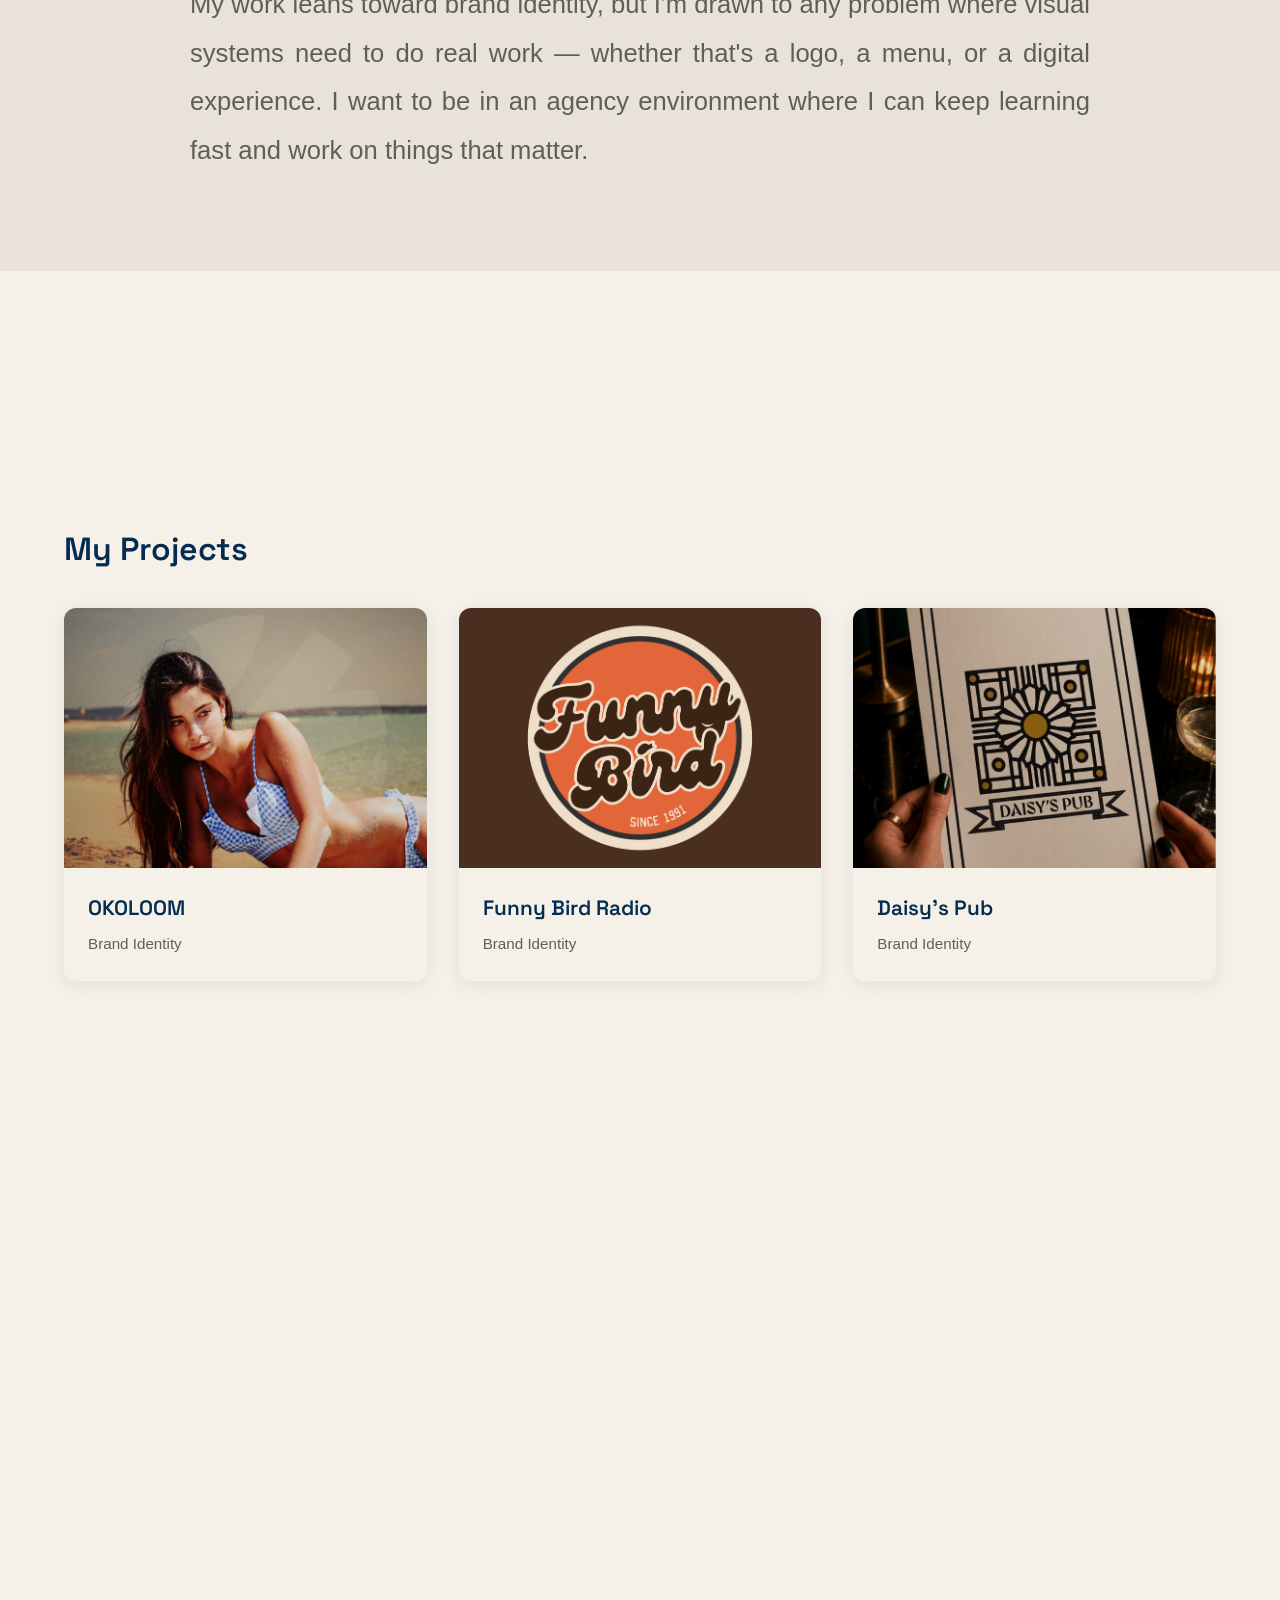
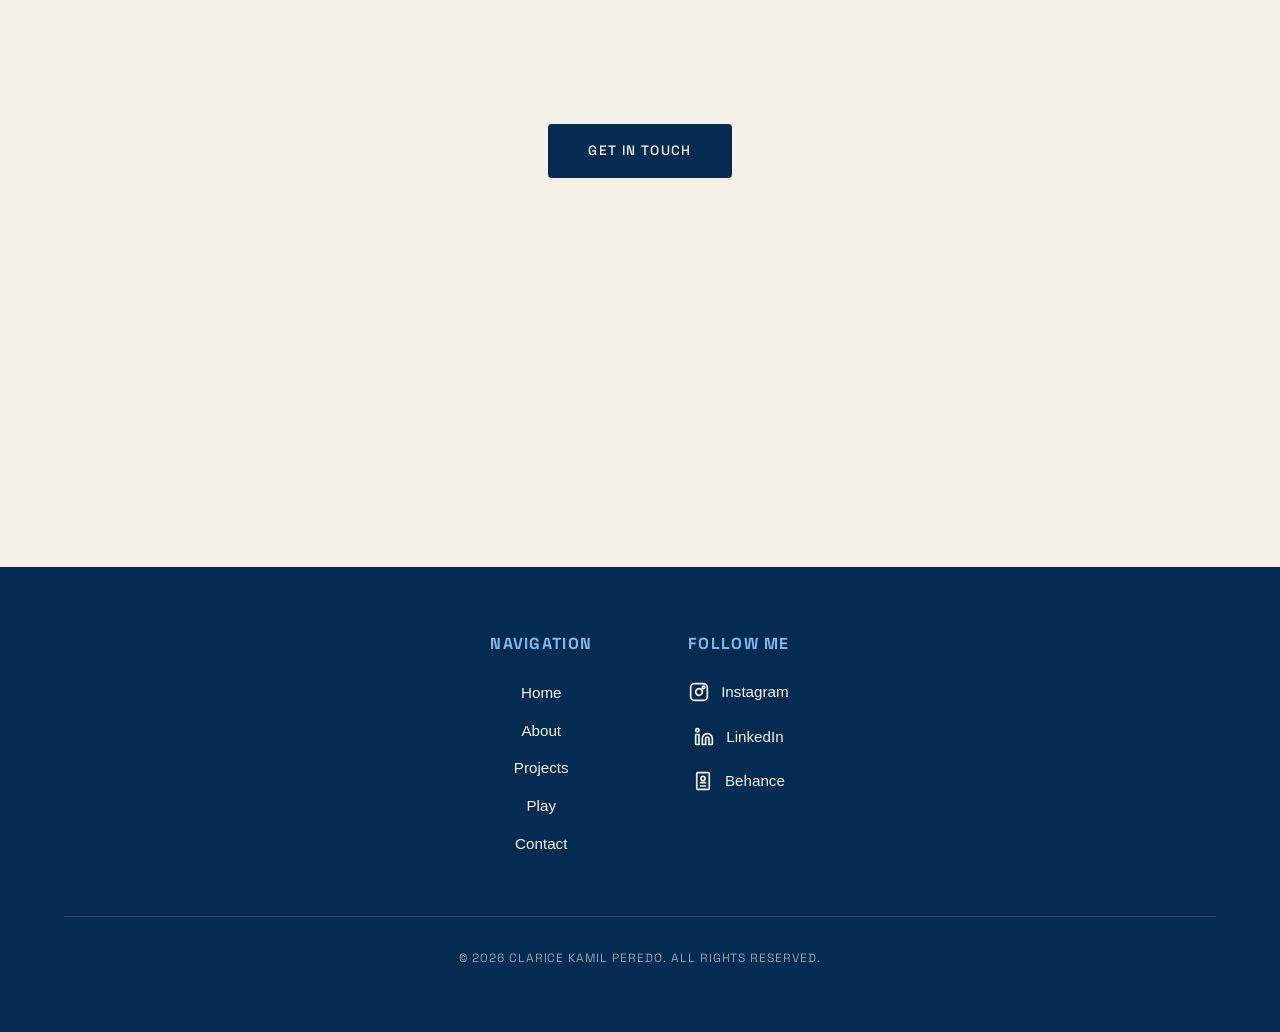
==== commit d620944c: "change index.html again" ====
--- a/index.html
+++ b/index.html
@@ -15,7 +15,6 @@
   <link rel="icon" type="image/svg+xml" href="./images/CK_LOGO.svg"> 
 </head>
 
-</head>
 <body>
 
   <!-- =====================
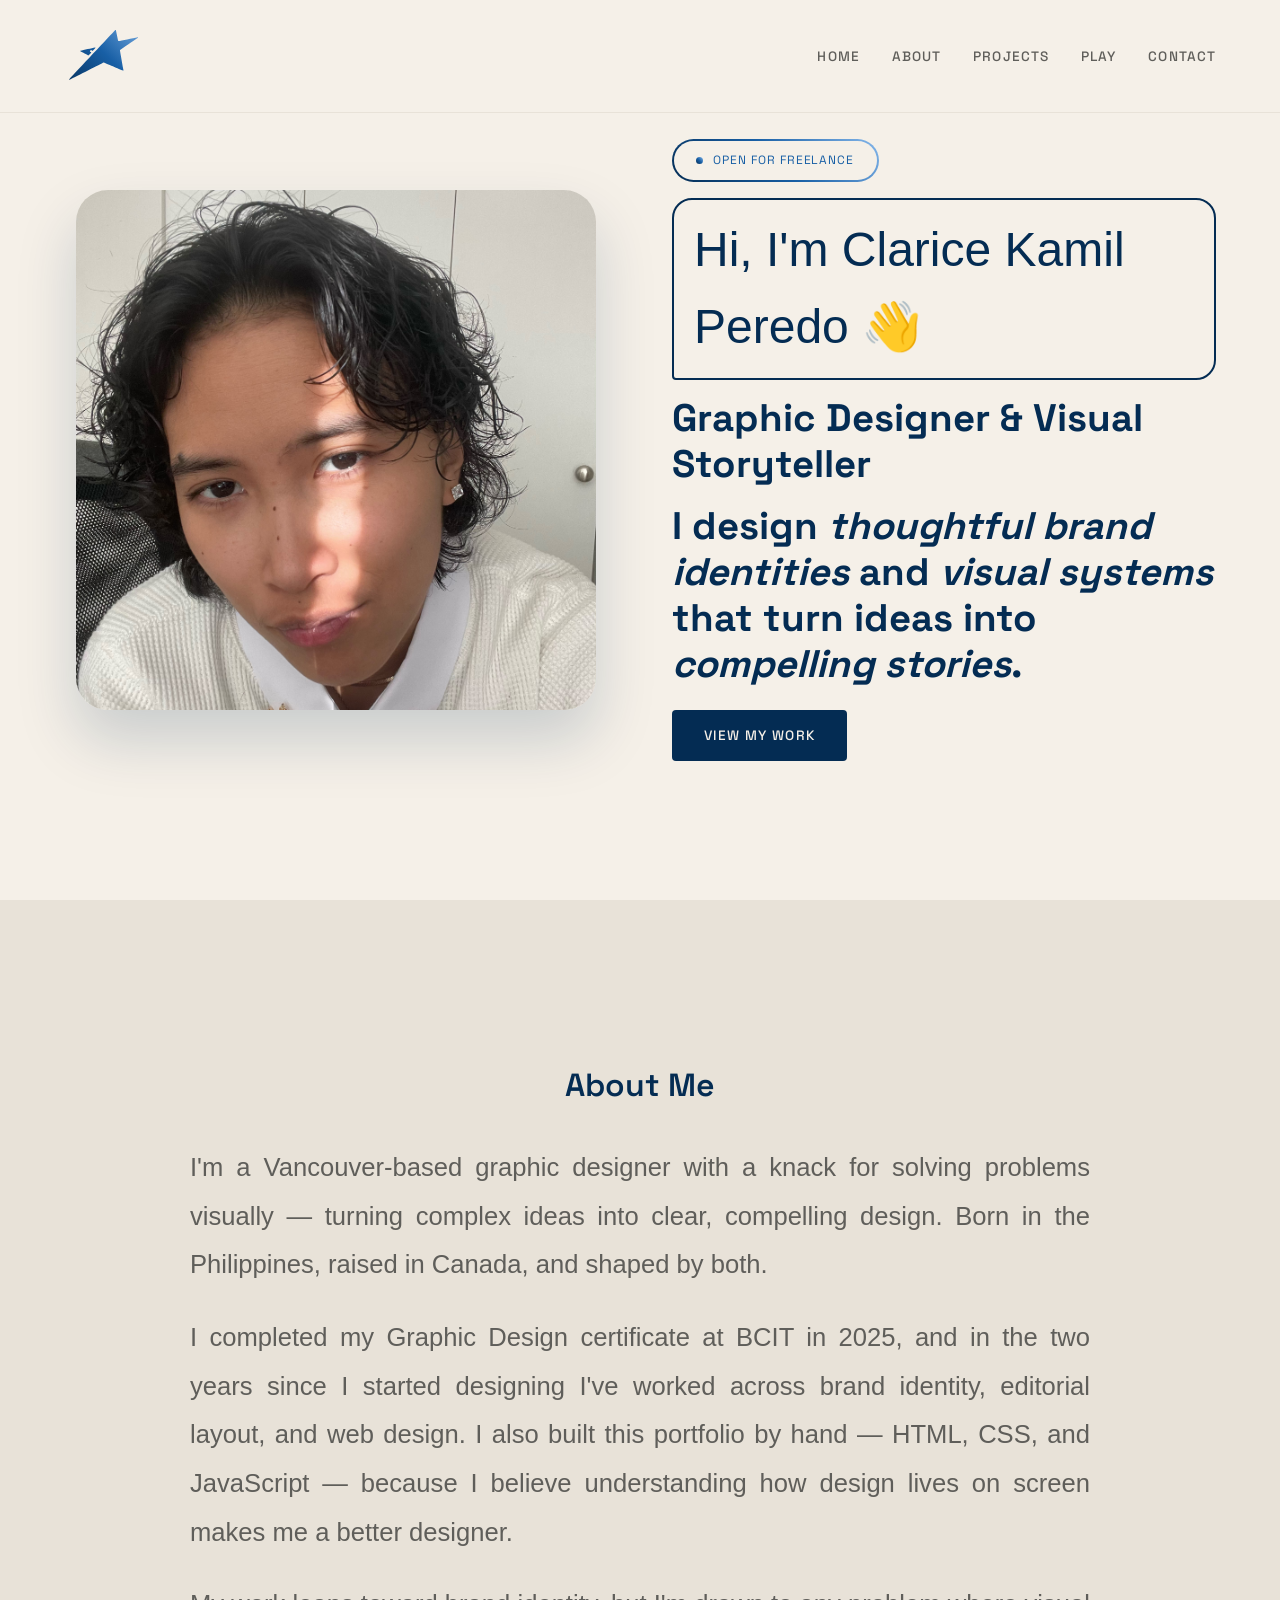
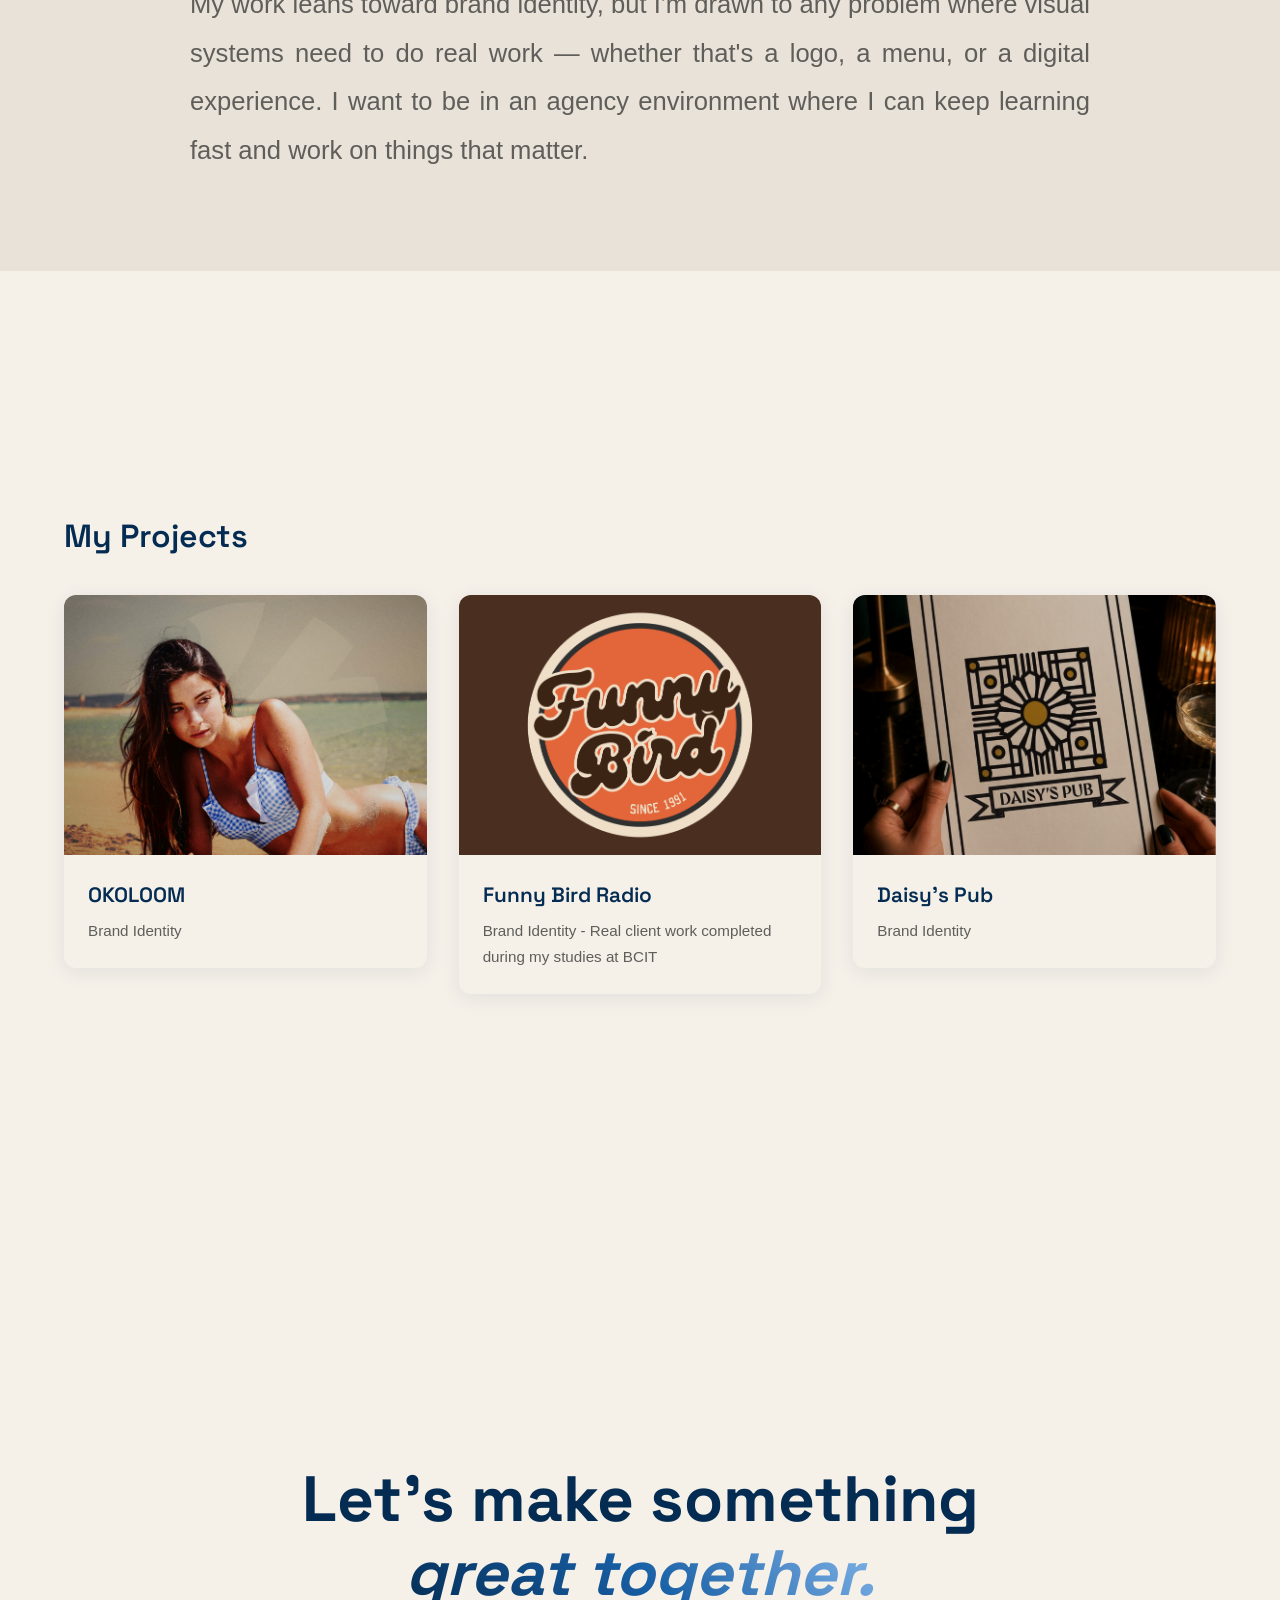
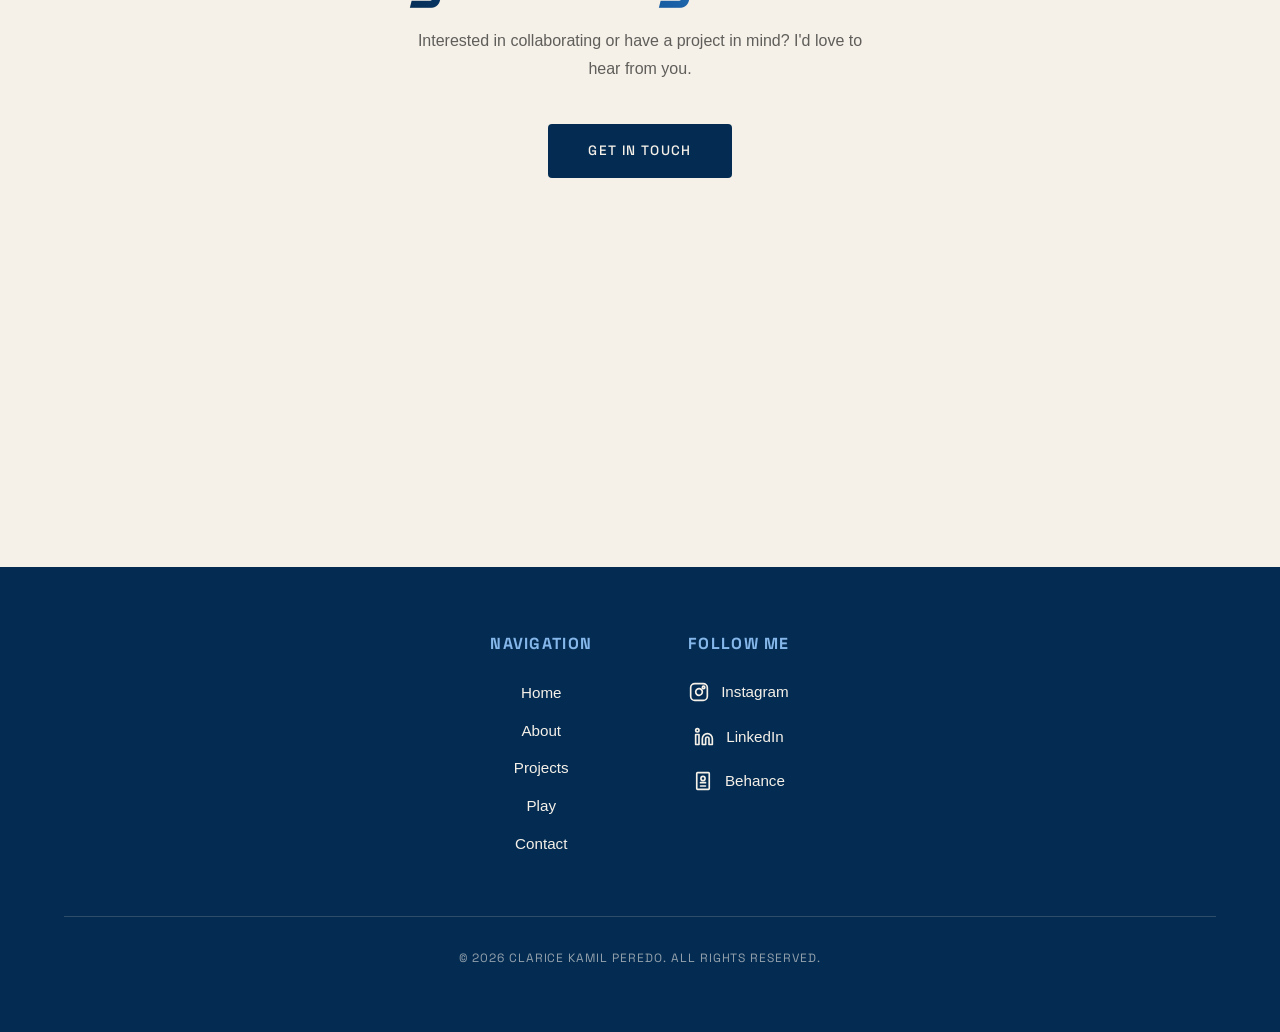
==== commit c7b86f45: "Update project description for Funny Bird Radio" ====
--- a/index.html
+++ b/index.html
@@ -10,9 +10,6 @@
   <link rel="stylesheet" href="styles/style.css" />
   <link href="https://fonts.googleapis.com/css2?family=Space+Grotesk:wght@400;500;700&display=swap" rel="stylesheet" />
   <link href="https://api.fontshare.com/v2/css?f[]=satoshi@400,500,700&display=swap" rel="stylesheet" />
-
-  <!-- Favicon - Updated type for SVG -->
-  <link rel="icon" type="image/svg+xml" href="./images/CK_LOGO.svg"> 
 </head>
 
 <body>
@@ -118,7 +115,7 @@
         <div class="project-card">
           <img src="images/projects/funny_bird/fb_cover_02.png" alt="Funny Bird Radio brand identity cover" />
           <h3>Funny Bird Radio</h3>
-          <p>Brand Identity</p>
+          <p>Brand Identity - Real client work completed during my studies at BCIT</p>
         </div>
       </a>
 
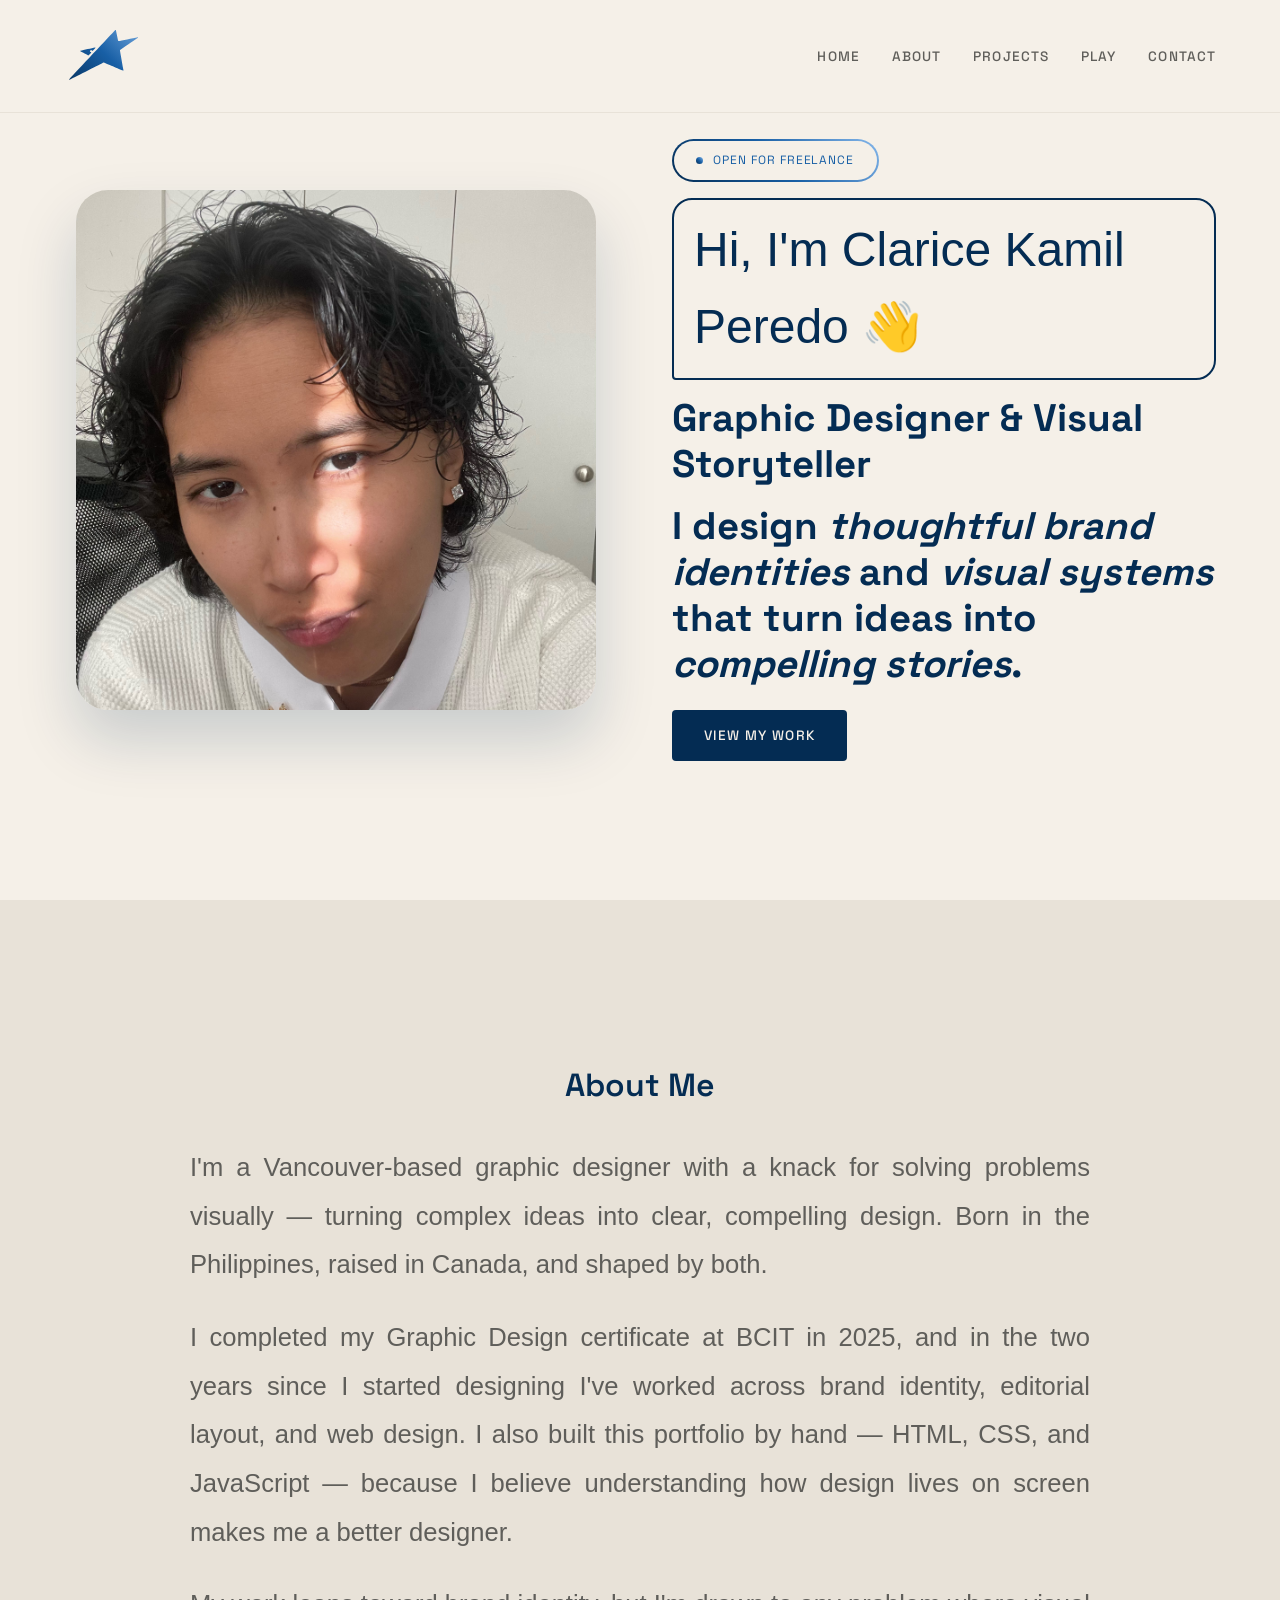
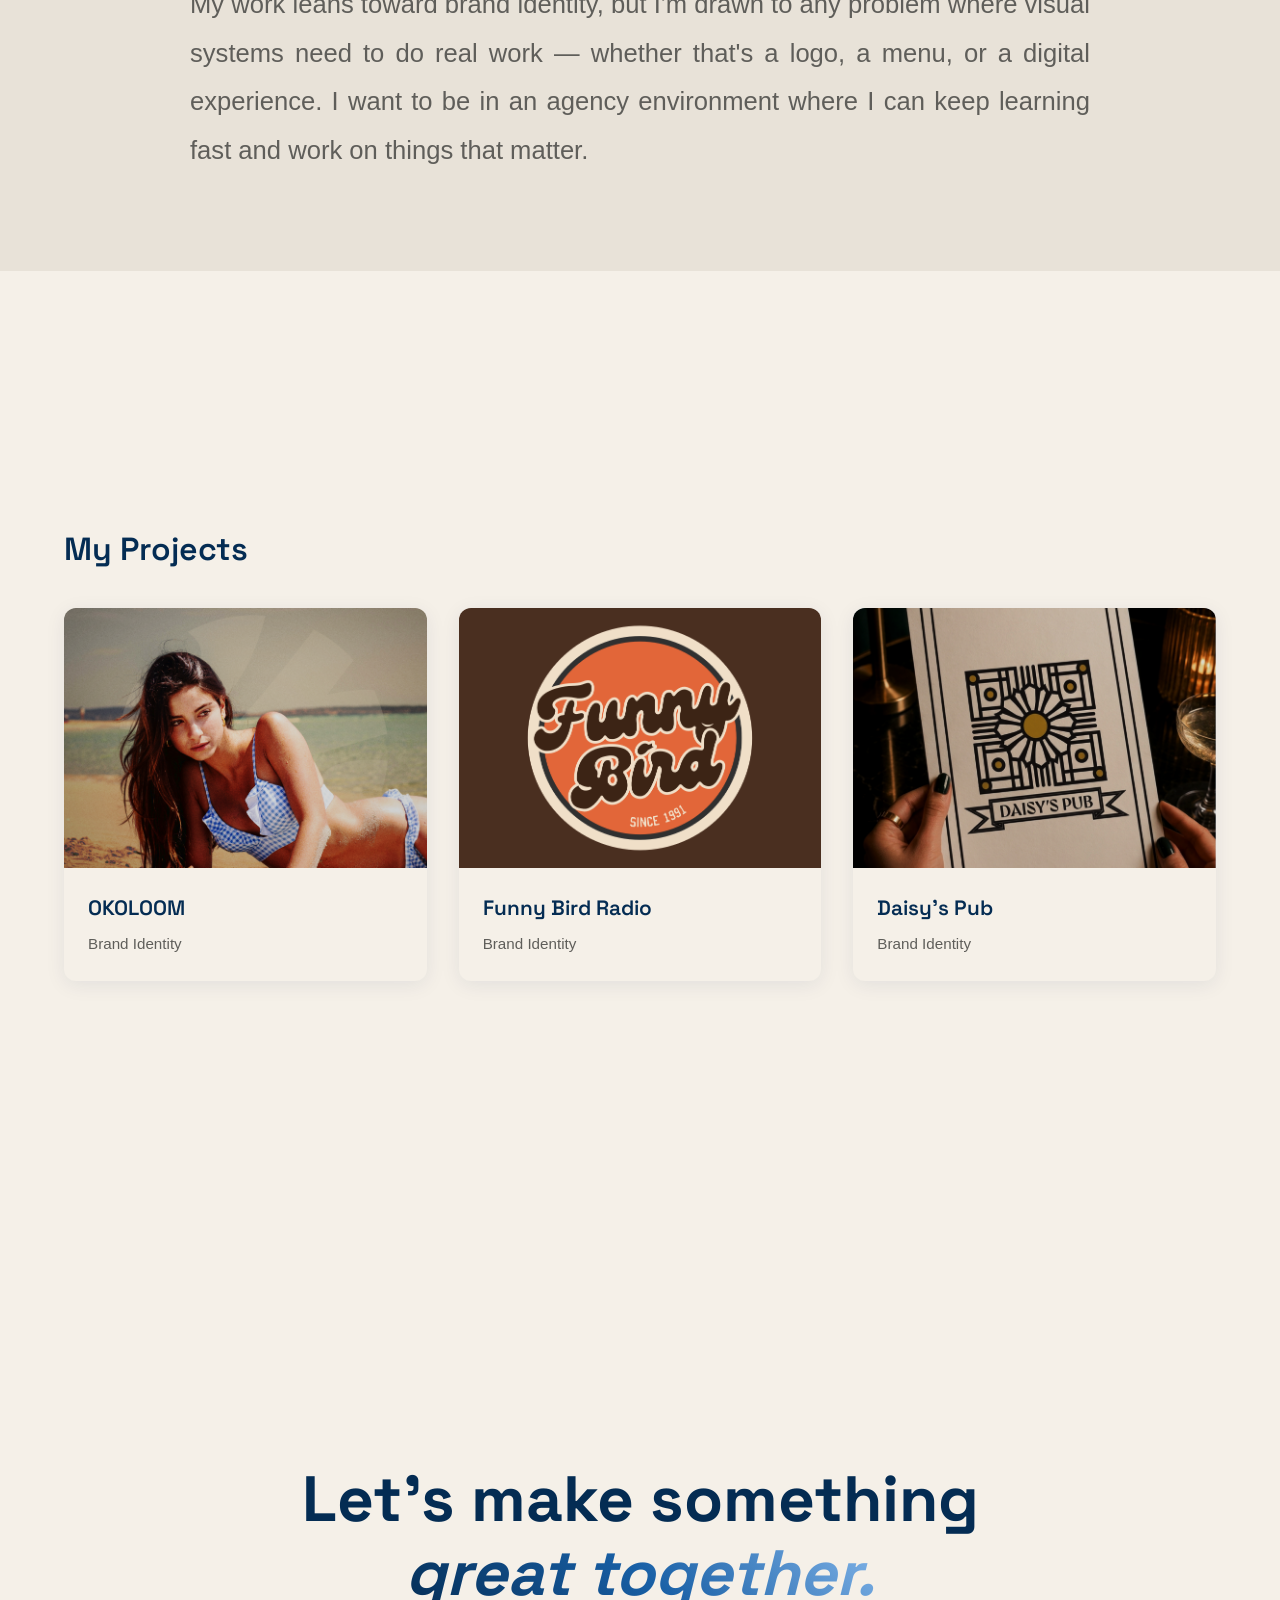
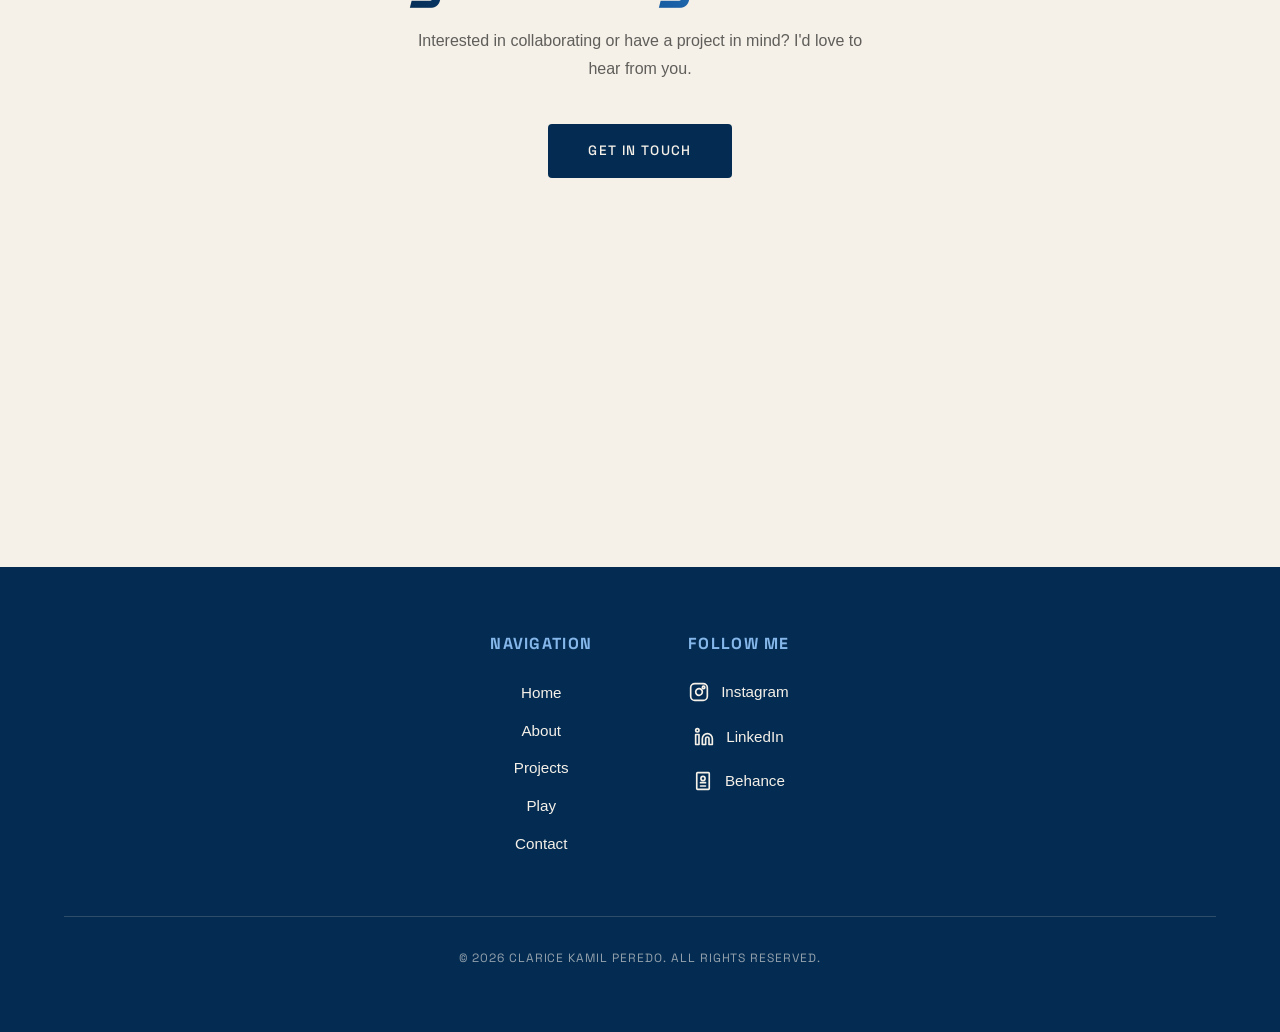
==== commit e7bc9840: "Update index.html" ====
--- a/index.html
+++ b/index.html
@@ -10,6 +10,9 @@
   <link rel="stylesheet" href="styles/style.css" />
   <link href="https://fonts.googleapis.com/css2?family=Space+Grotesk:wght@400;500;700&display=swap" rel="stylesheet" />
   <link href="https://api.fontshare.com/v2/css?f[]=satoshi@400,500,700&display=swap" rel="stylesheet" />
+
+  <!-- Favicon - Updated type for SVG -->
+  <link rel="icon" type="image/svg+xml" href="/clarice-kamil-portfolio/images/CK_LOGO.svg"> 
 </head>
 
 <body>
@@ -115,7 +118,7 @@
         <div class="project-card">
           <img src="images/projects/funny_bird/fb_cover_02.png" alt="Funny Bird Radio brand identity cover" />
           <h3>Funny Bird Radio</h3>
-          <p>Brand Identity - Real client work completed during my studies at BCIT</p>
+          <p>Brand Identity</p>
         </div>
       </a>
 
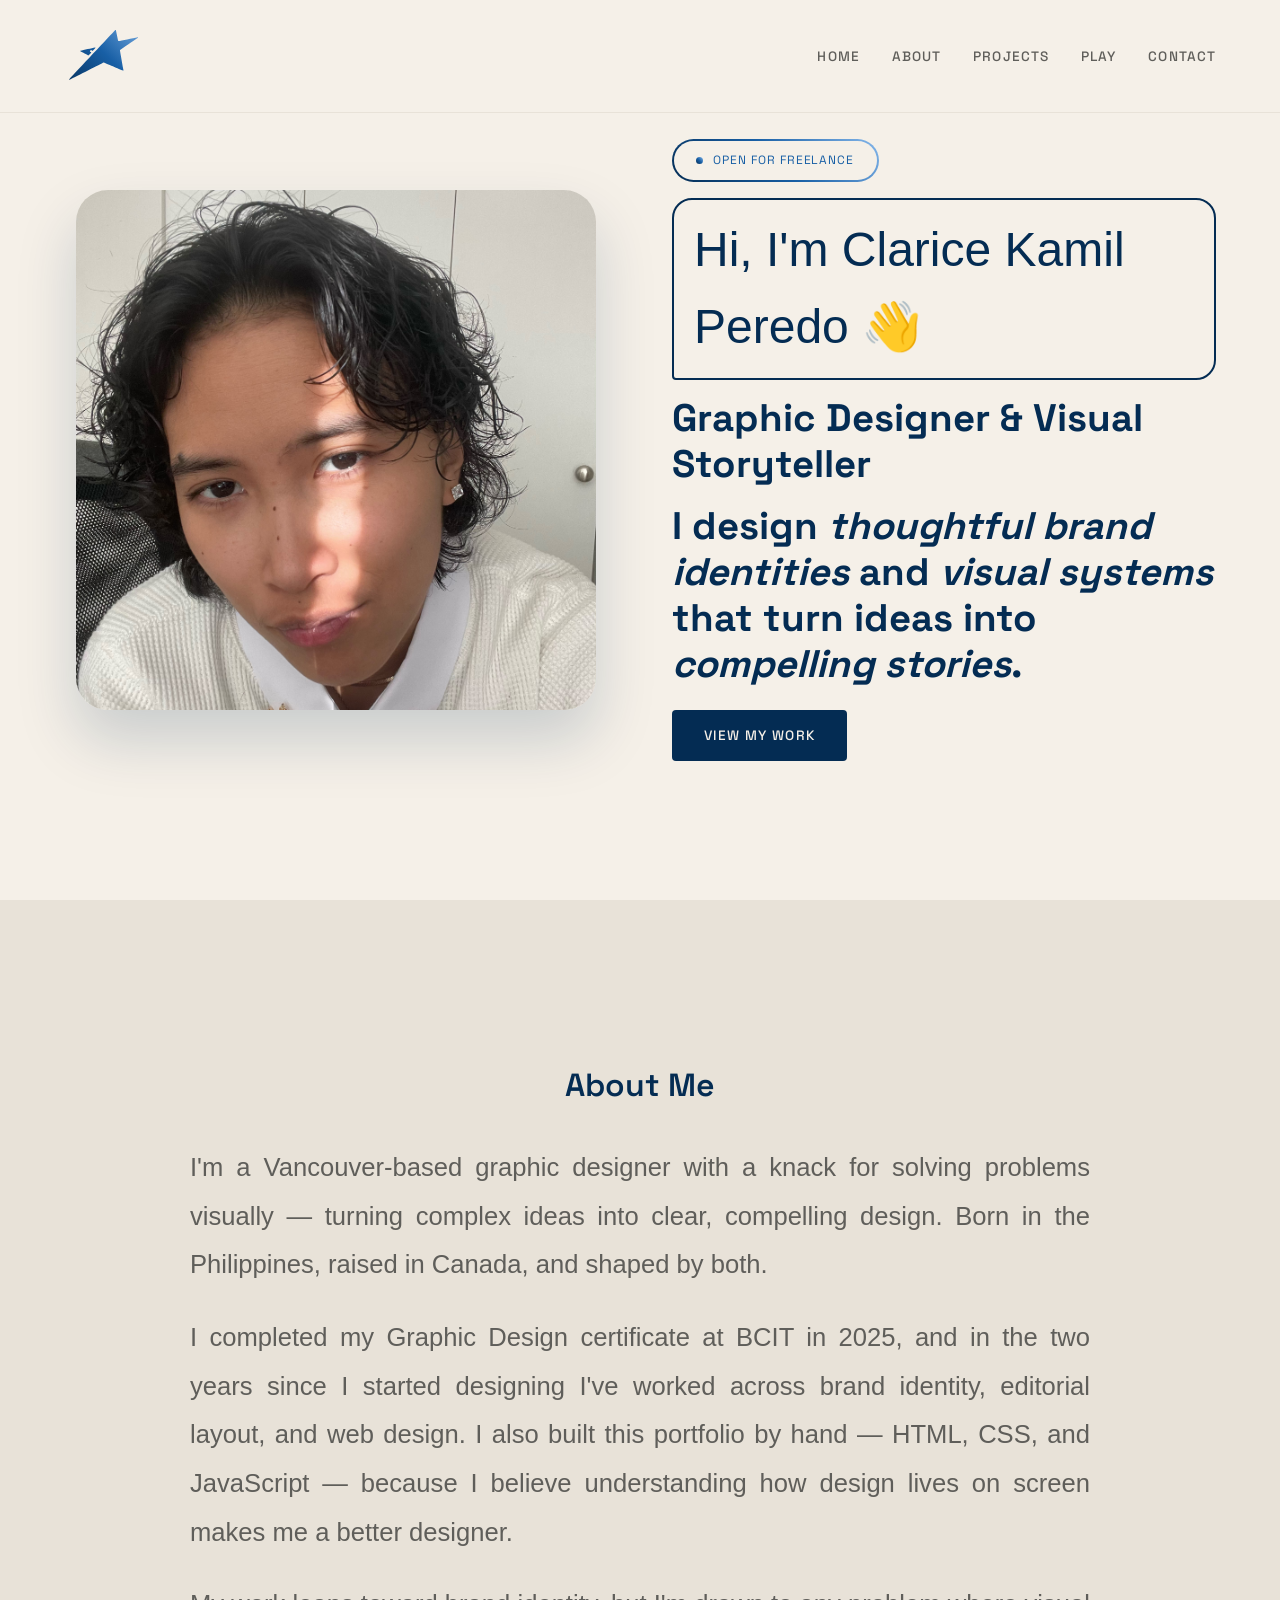
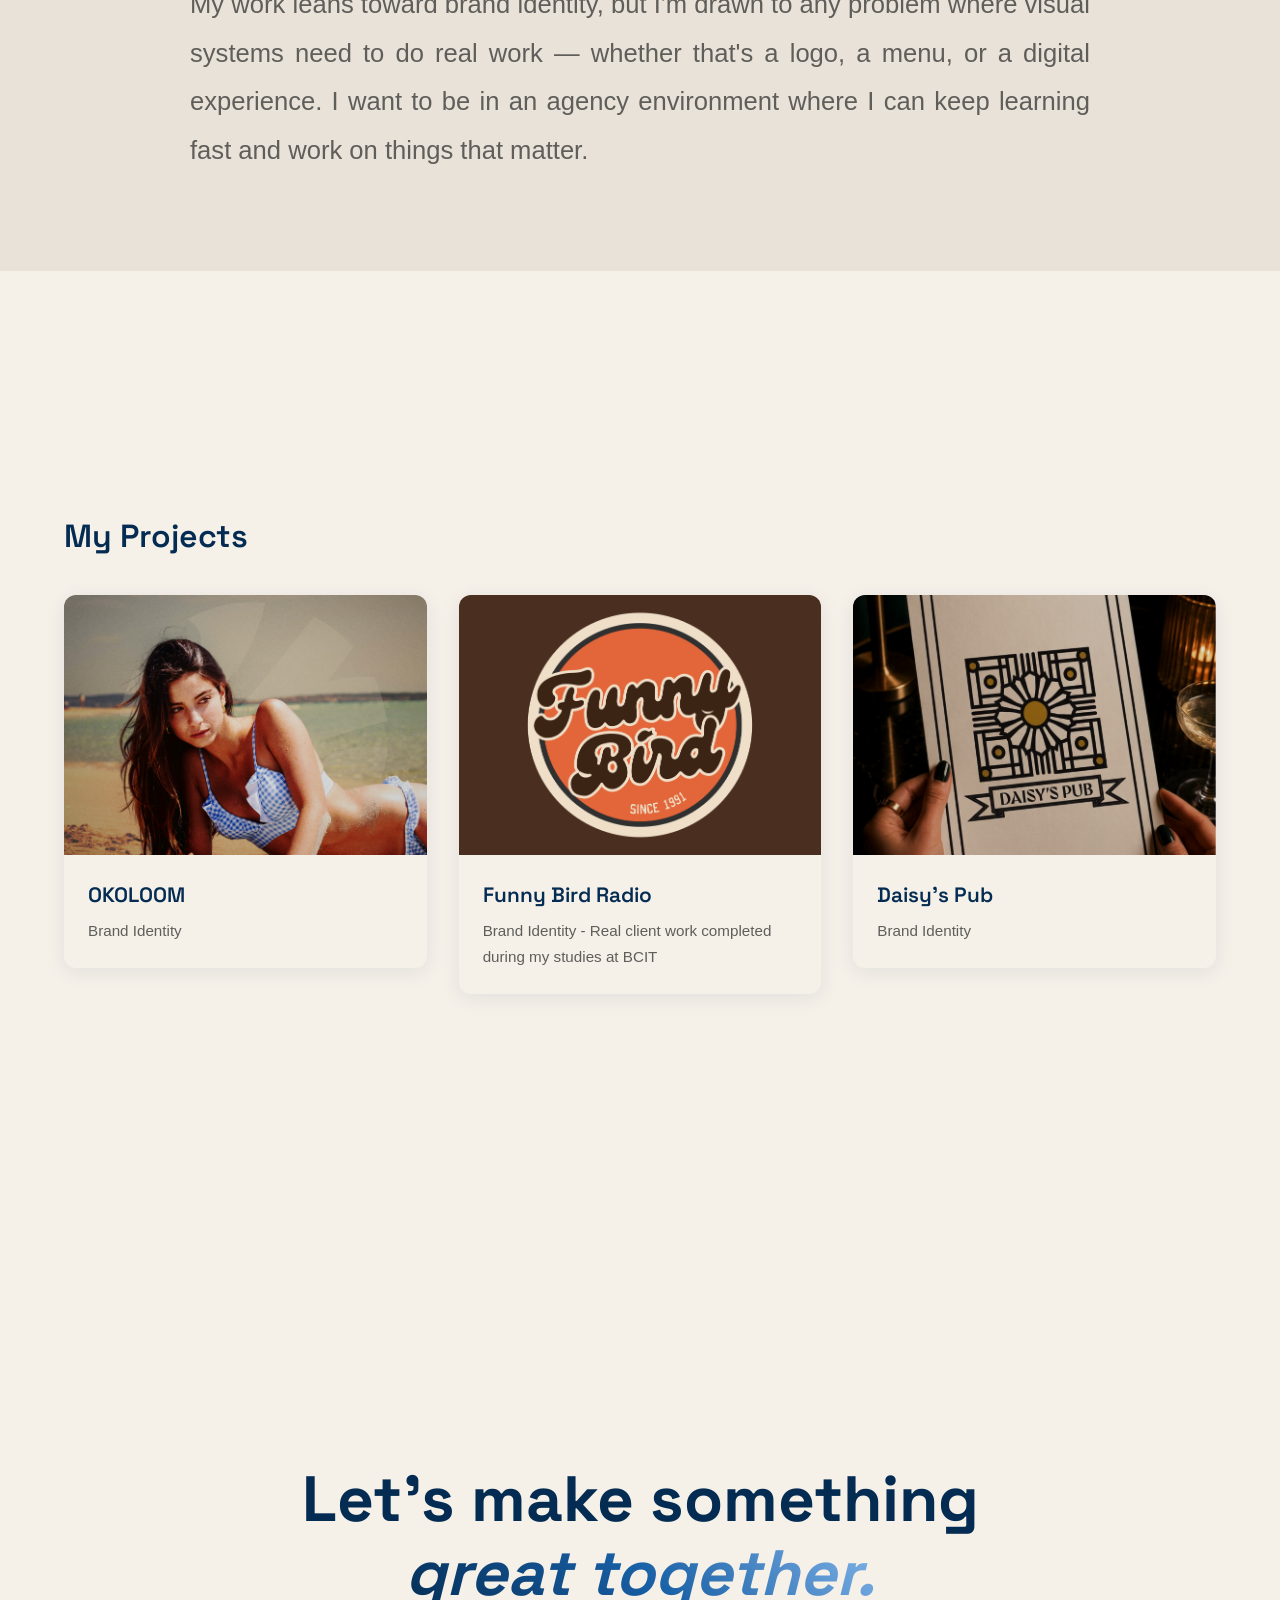
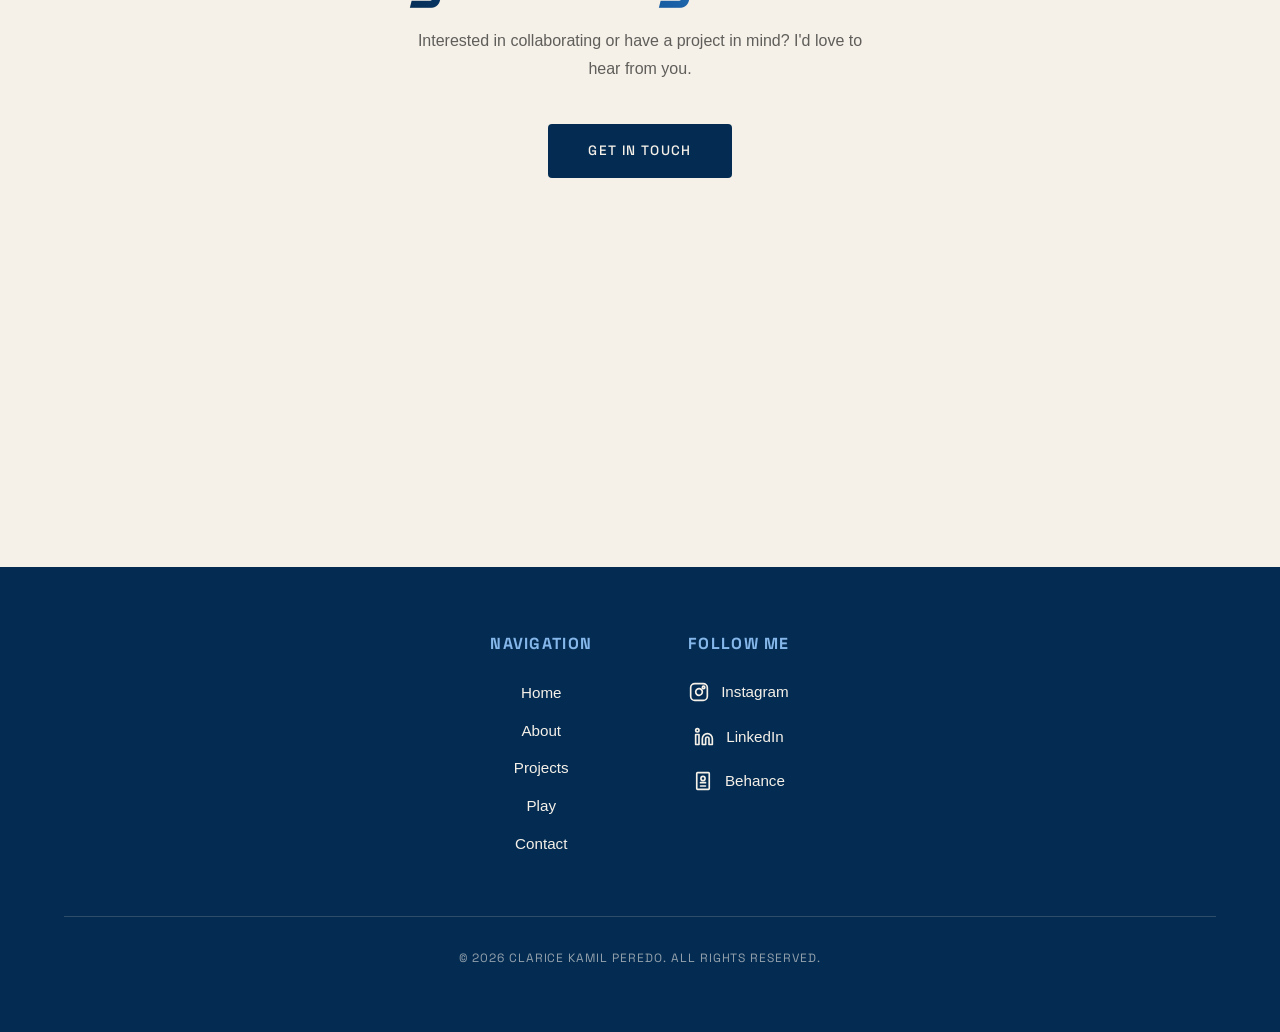
==== commit ea3aa930: "Update index.html with favicons" ====
--- a/index.html
+++ b/index.html
@@ -11,8 +11,8 @@
   <link href="https://fonts.googleapis.com/css2?family=Space+Grotesk:wght@400;500;700&display=swap" rel="stylesheet" />
   <link href="https://api.fontshare.com/v2/css?f[]=satoshi@400,500,700&display=swap" rel="stylesheet" />
 
-  <!-- Favicon - Updated type for SVG -->
-  <link rel="icon" type="image/svg+xml" href="/clarice-kamil-portfolio/images/CK_LOGO.svg"> 
+  <link rel="icon" type="image/png" sizes="32x32" href="images/favicon-32.png" />
+  <link rel="icon" type="image/png" sizes="16x16" href="images/favicon-16.png" />
 </head>
 
 <body>
@@ -118,7 +118,7 @@
         <div class="project-card">
           <img src="images/projects/funny_bird/fb_cover_02.png" alt="Funny Bird Radio brand identity cover" />
           <h3>Funny Bird Radio</h3>
-          <p>Brand Identity</p>
+          <p>Brand Identity - Real client work completed during my studies at BCIT</p>
         </div>
       </a>
 
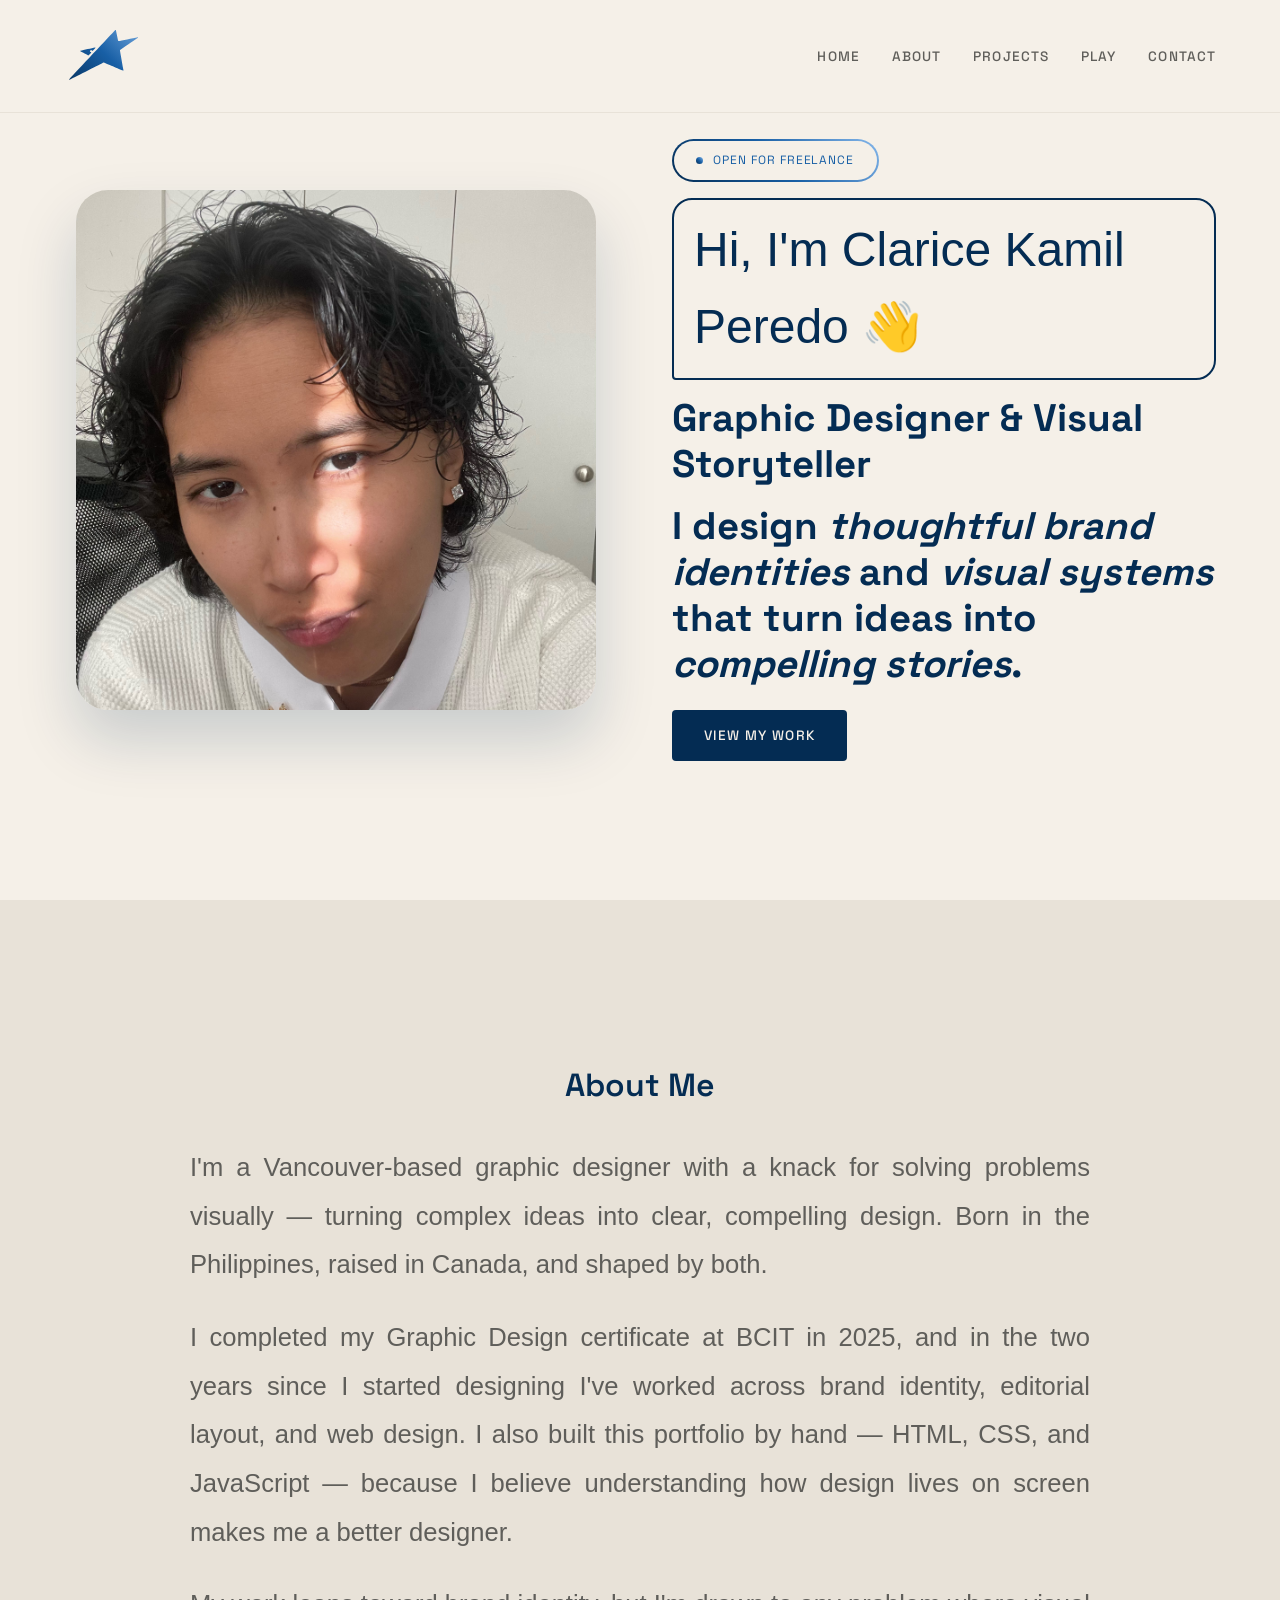
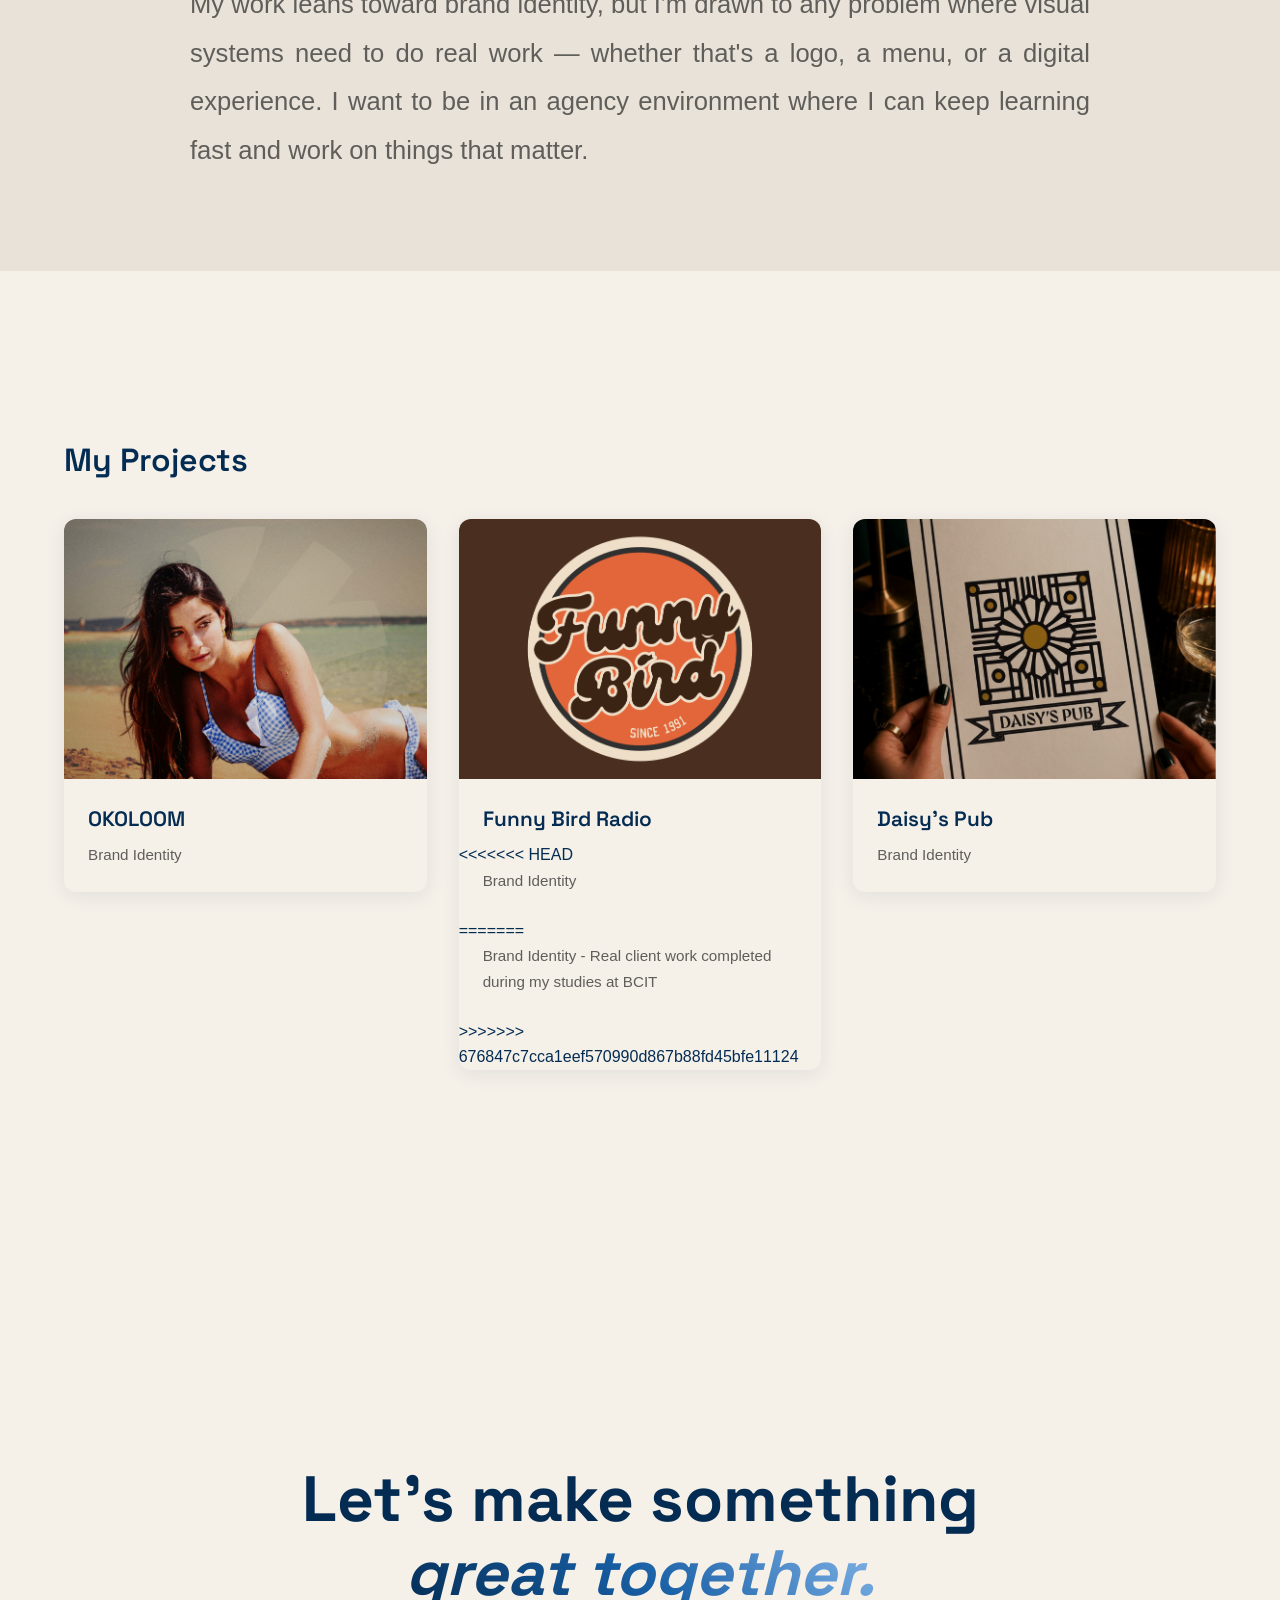
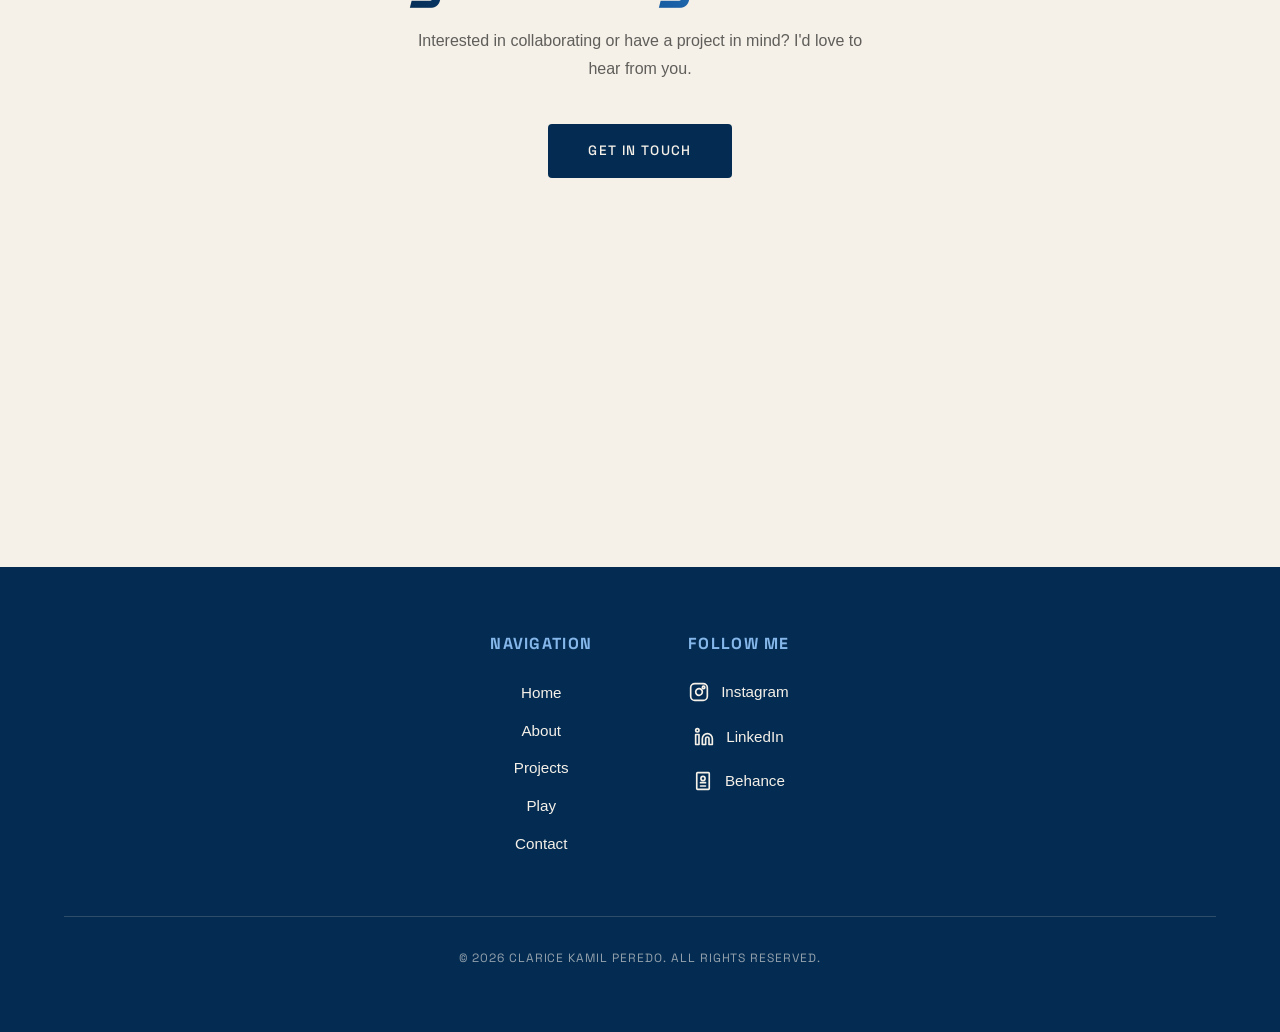
==== commit 1f5f503e: "Merge branch 'main' of https://github.com/ck-27122/clarice-kamil-portfolio" ====
--- a/index.html
+++ b/index.html
@@ -11,8 +11,8 @@
   <link href="https://fonts.googleapis.com/css2?family=Space+Grotesk:wght@400;500;700&display=swap" rel="stylesheet" />
   <link href="https://api.fontshare.com/v2/css?f[]=satoshi@400,500,700&display=swap" rel="stylesheet" />
 
-  <link rel="icon" type="image/png" sizes="32x32" href="images/favicon-32.png" />
-  <link rel="icon" type="image/png" sizes="16x16" href="images/favicon-16.png" />
+  <!-- Favicon - Updated type for SVG -->
+  <link rel="icon" type="image/svg+xml" href="/clarice-kamil-portfolio/images/CK_LOGO.svg"> 
 </head>
 
 <body>
@@ -118,7 +118,11 @@
         <div class="project-card">
           <img src="images/projects/funny_bird/fb_cover_02.png" alt="Funny Bird Radio brand identity cover" />
           <h3>Funny Bird Radio</h3>
+<<<<<<< HEAD
+          <p>Brand Identity</p>
+=======
           <p>Brand Identity - Real client work completed during my studies at BCIT</p>
+>>>>>>> 676847c7cca1eef570990d867b88fd45bfe11124
         </div>
       </a>
 
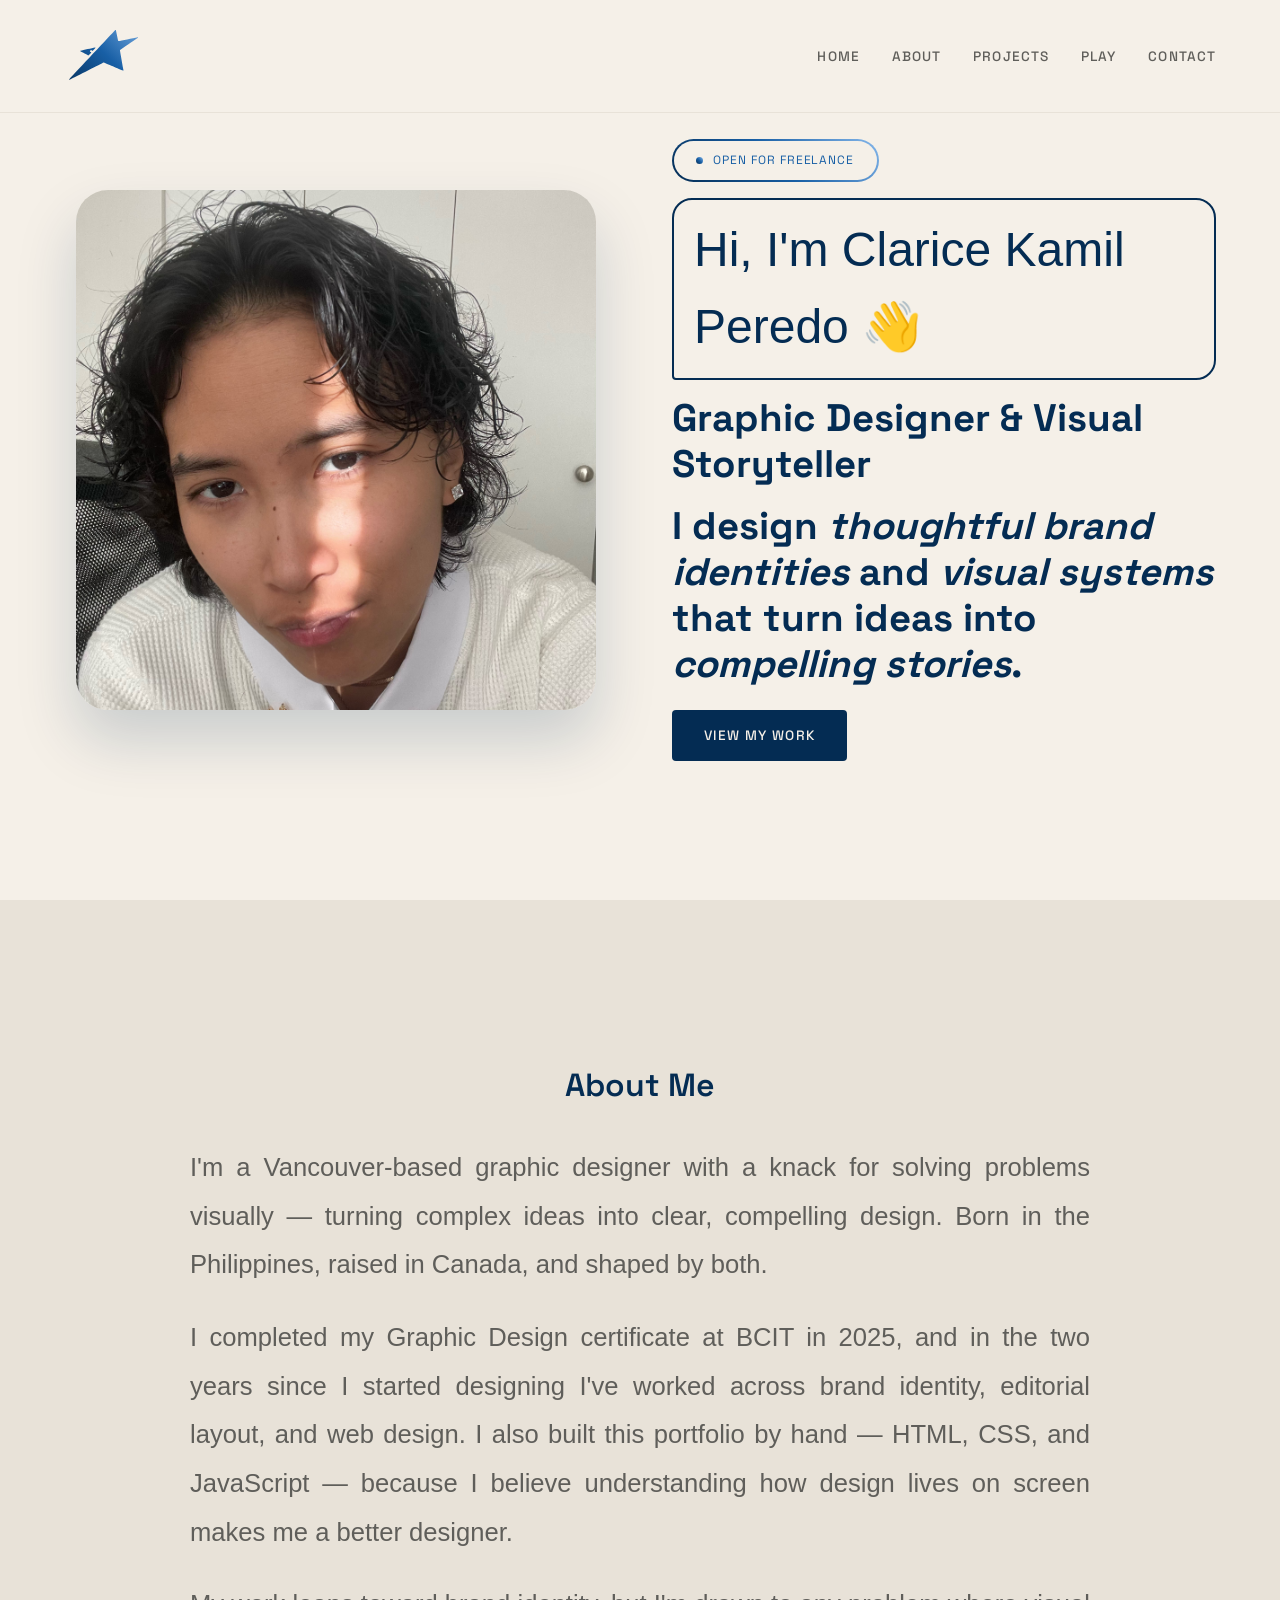
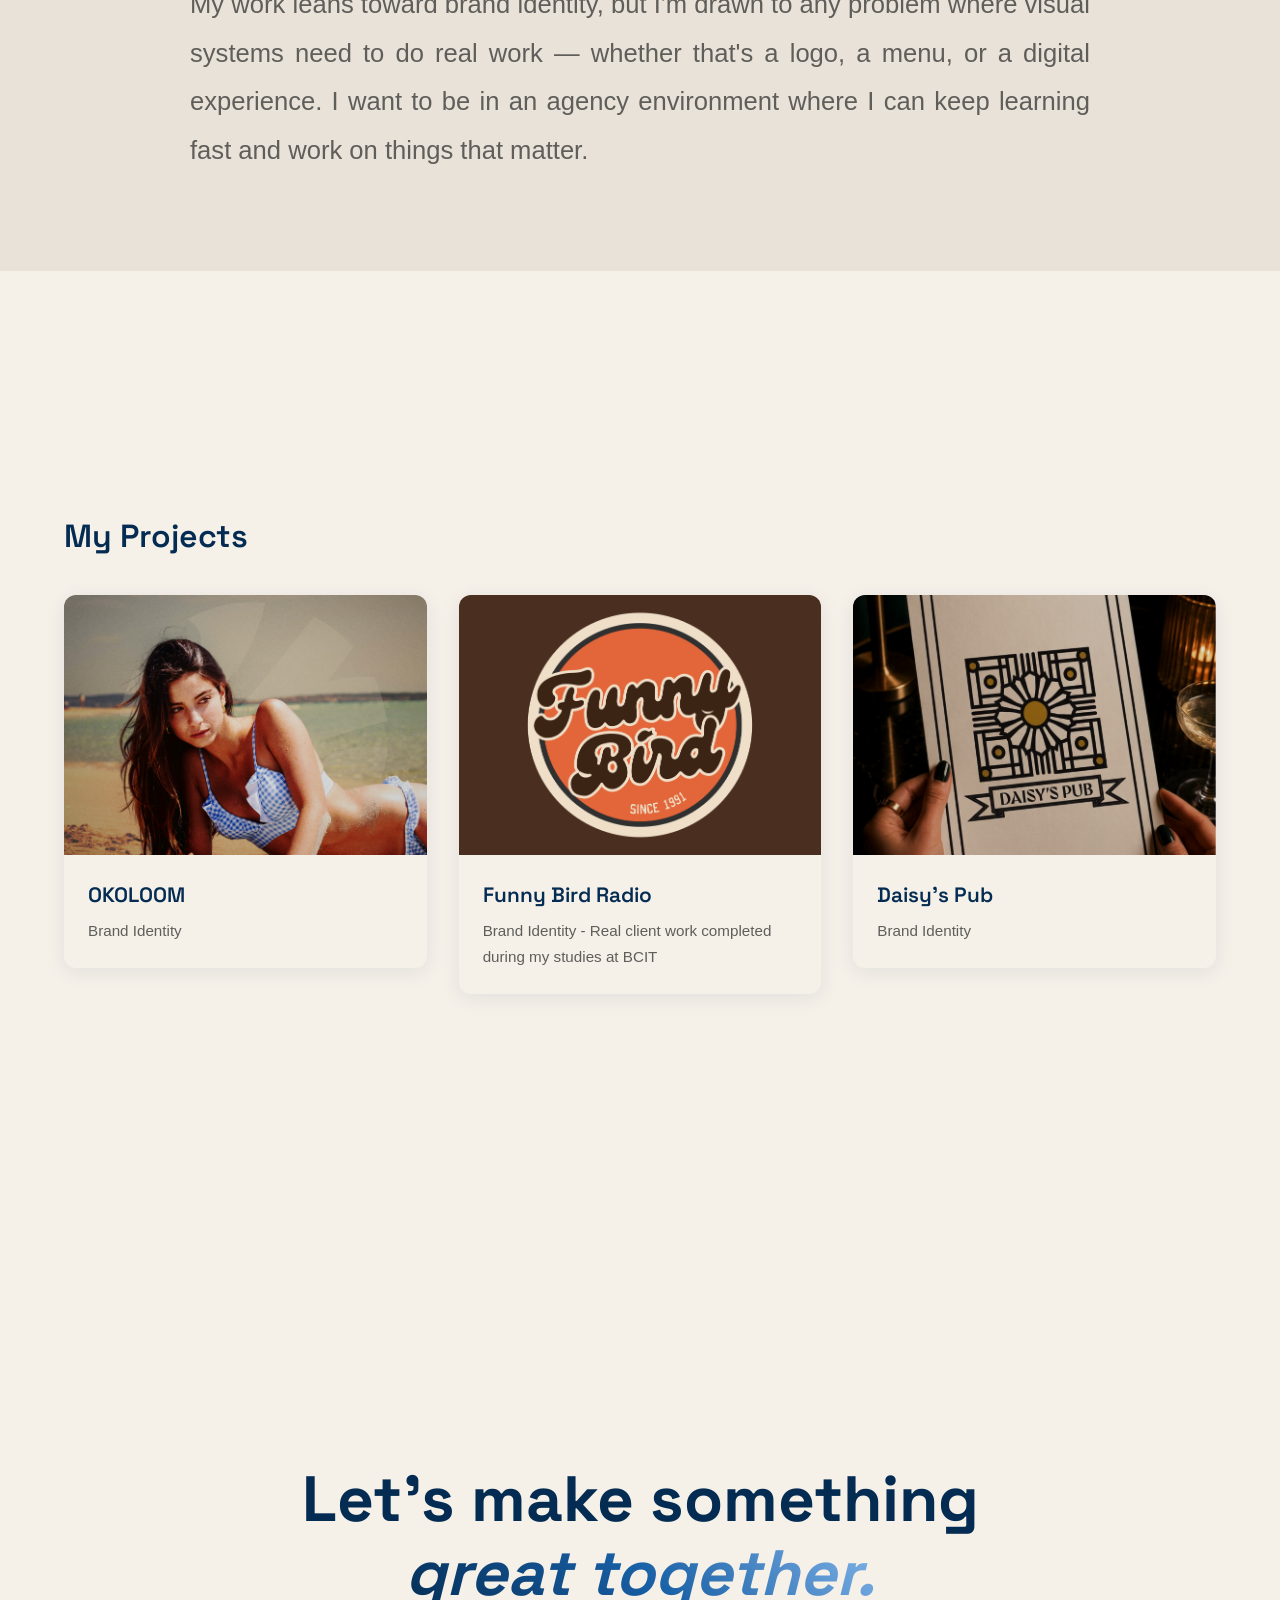
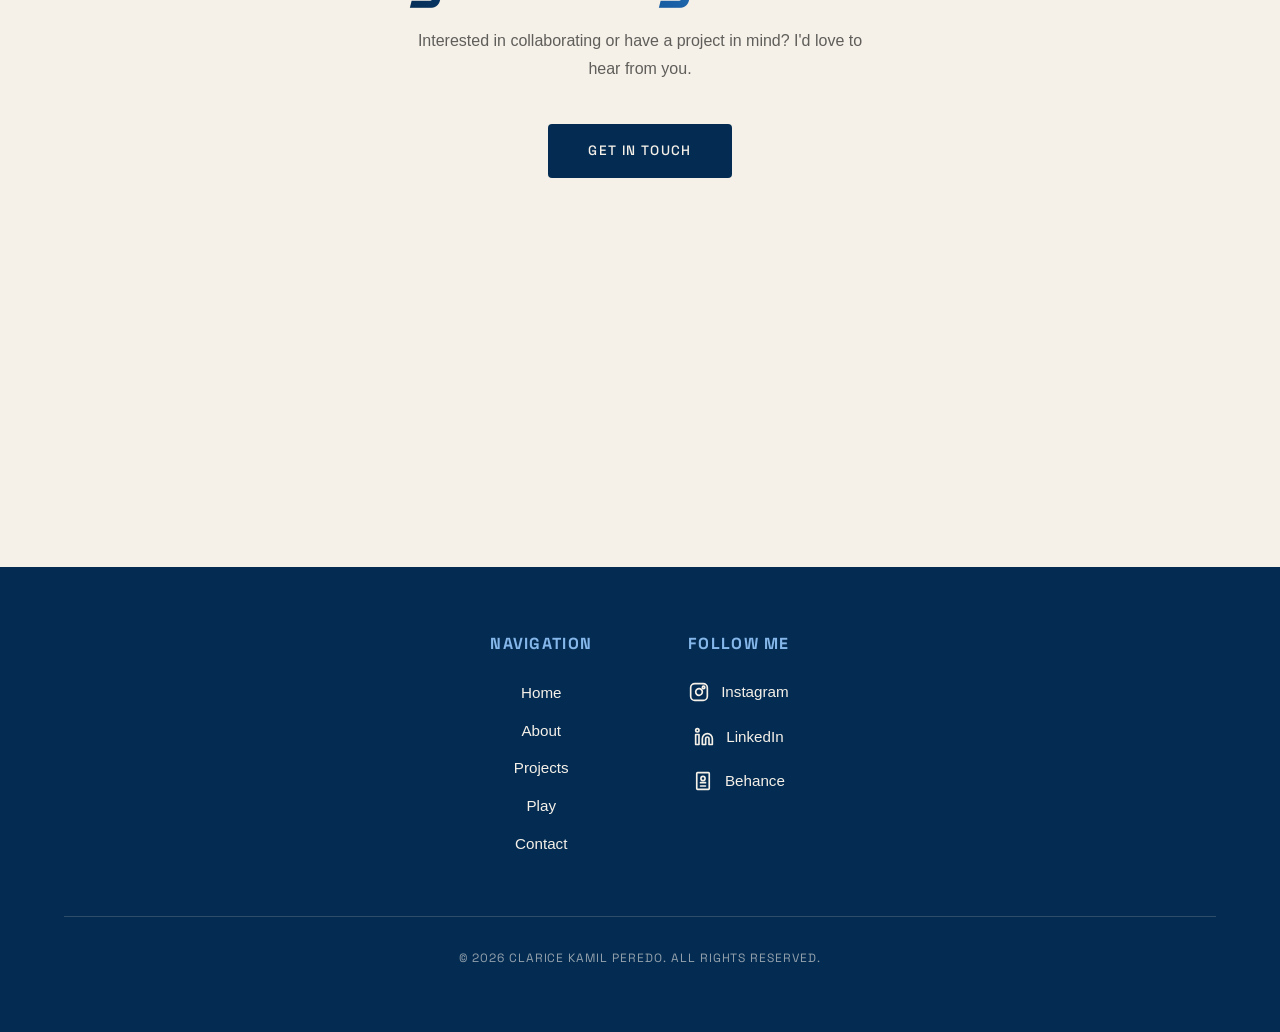
==== commit acd5be6a: "Update contact email address in index.html" ====
--- a/index.html
+++ b/index.html
@@ -10,9 +10,6 @@
   <link rel="stylesheet" href="styles/style.css" />
   <link href="https://fonts.googleapis.com/css2?family=Space+Grotesk:wght@400;500;700&display=swap" rel="stylesheet" />
   <link href="https://api.fontshare.com/v2/css?f[]=satoshi@400,500,700&display=swap" rel="stylesheet" />
-
-  <!-- Favicon - Updated type for SVG -->
-  <link rel="icon" type="image/svg+xml" href="/clarice-kamil-portfolio/images/CK_LOGO.svg"> 
 </head>
 
 <body>
@@ -118,11 +115,7 @@
         <div class="project-card">
           <img src="images/projects/funny_bird/fb_cover_02.png" alt="Funny Bird Radio brand identity cover" />
           <h3>Funny Bird Radio</h3>
-<<<<<<< HEAD
-          <p>Brand Identity</p>
-=======
           <p>Brand Identity - Real client work completed during my studies at BCIT</p>
->>>>>>> 676847c7cca1eef570990d867b88fd45bfe11124
         </div>
       </a>
 
@@ -146,7 +139,7 @@
 
     <h2 class="contact-big">Let's make something<br /><em>great together.</em></h2>
     <p class="contact-desc">Interested in collaborating or have a project in mind? I'd love to hear from you.</p>
-    <a href="mailto:ckurated27@gmail.com" class="contact-email">Get In Touch</a>
+    <a href="mailto:ckperedz@gmail.com" class="contact-email">Get In Touch</a>
 
   </section>
 
